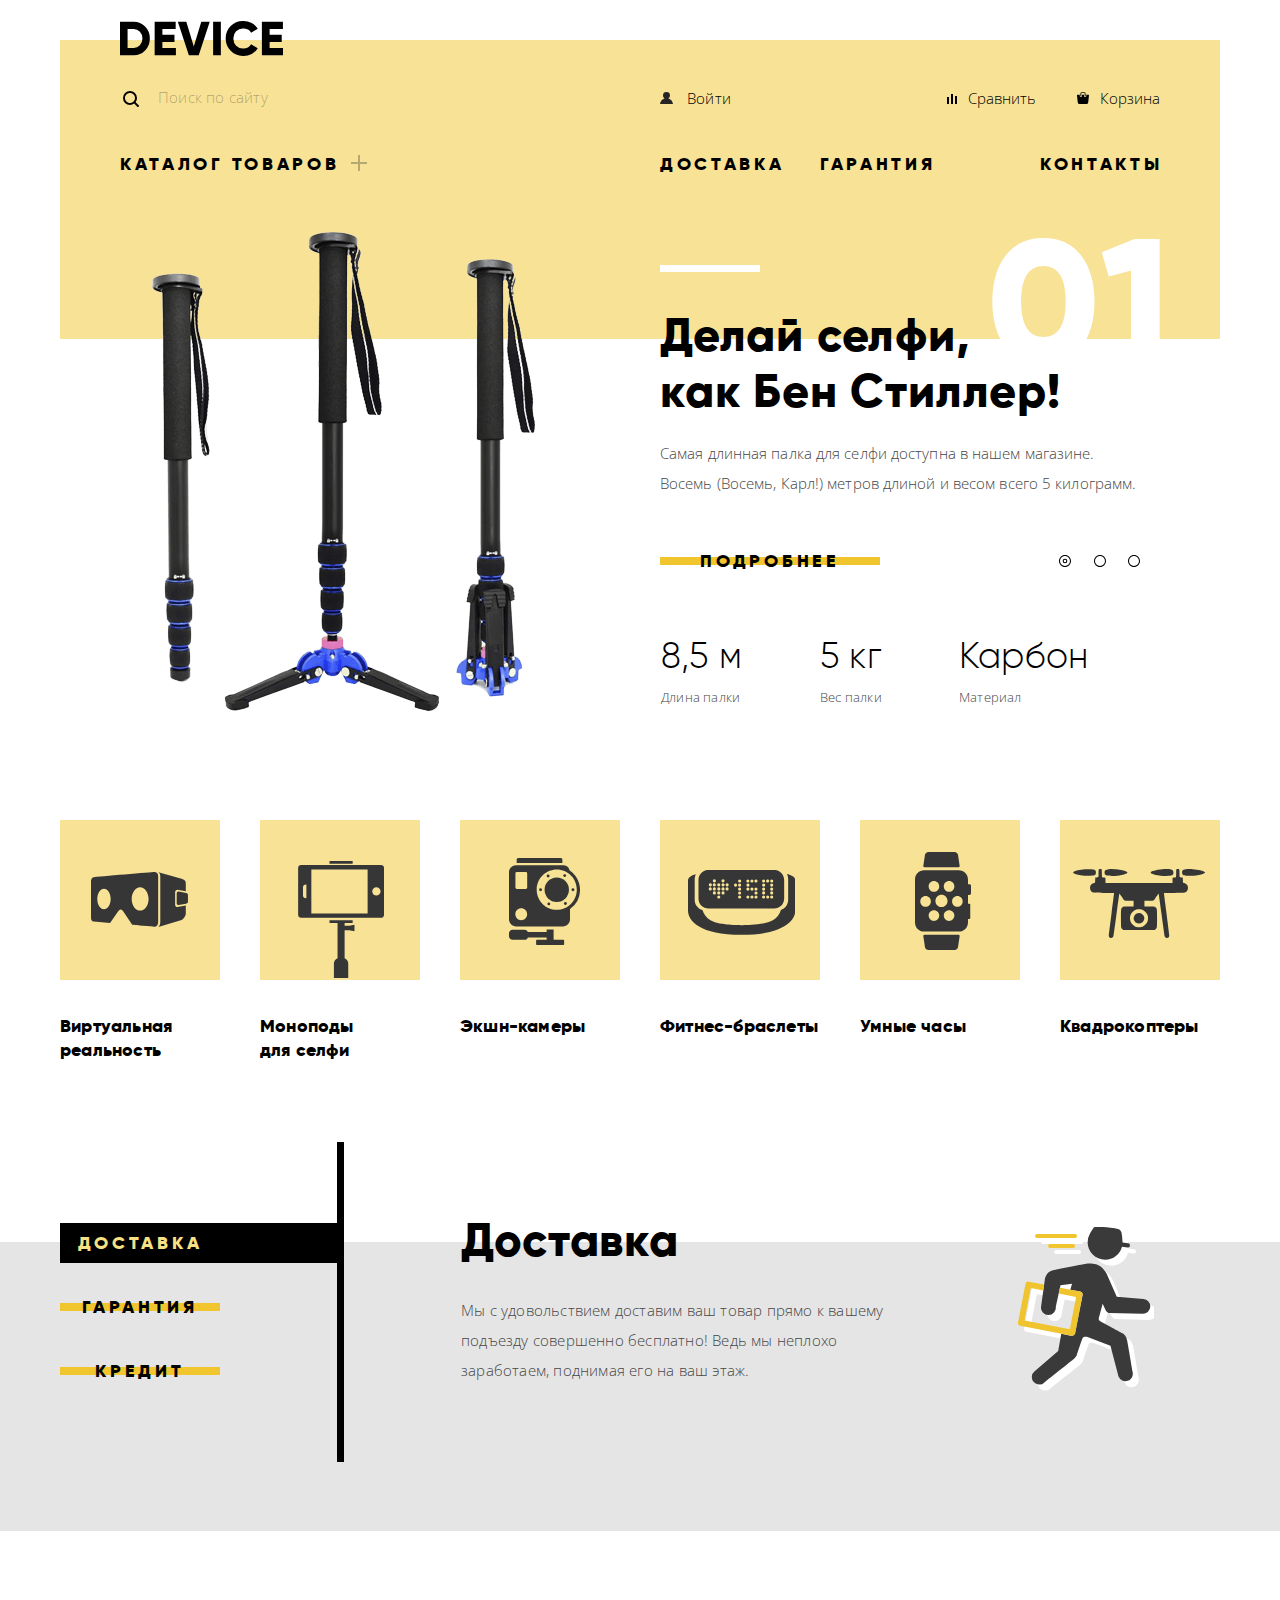
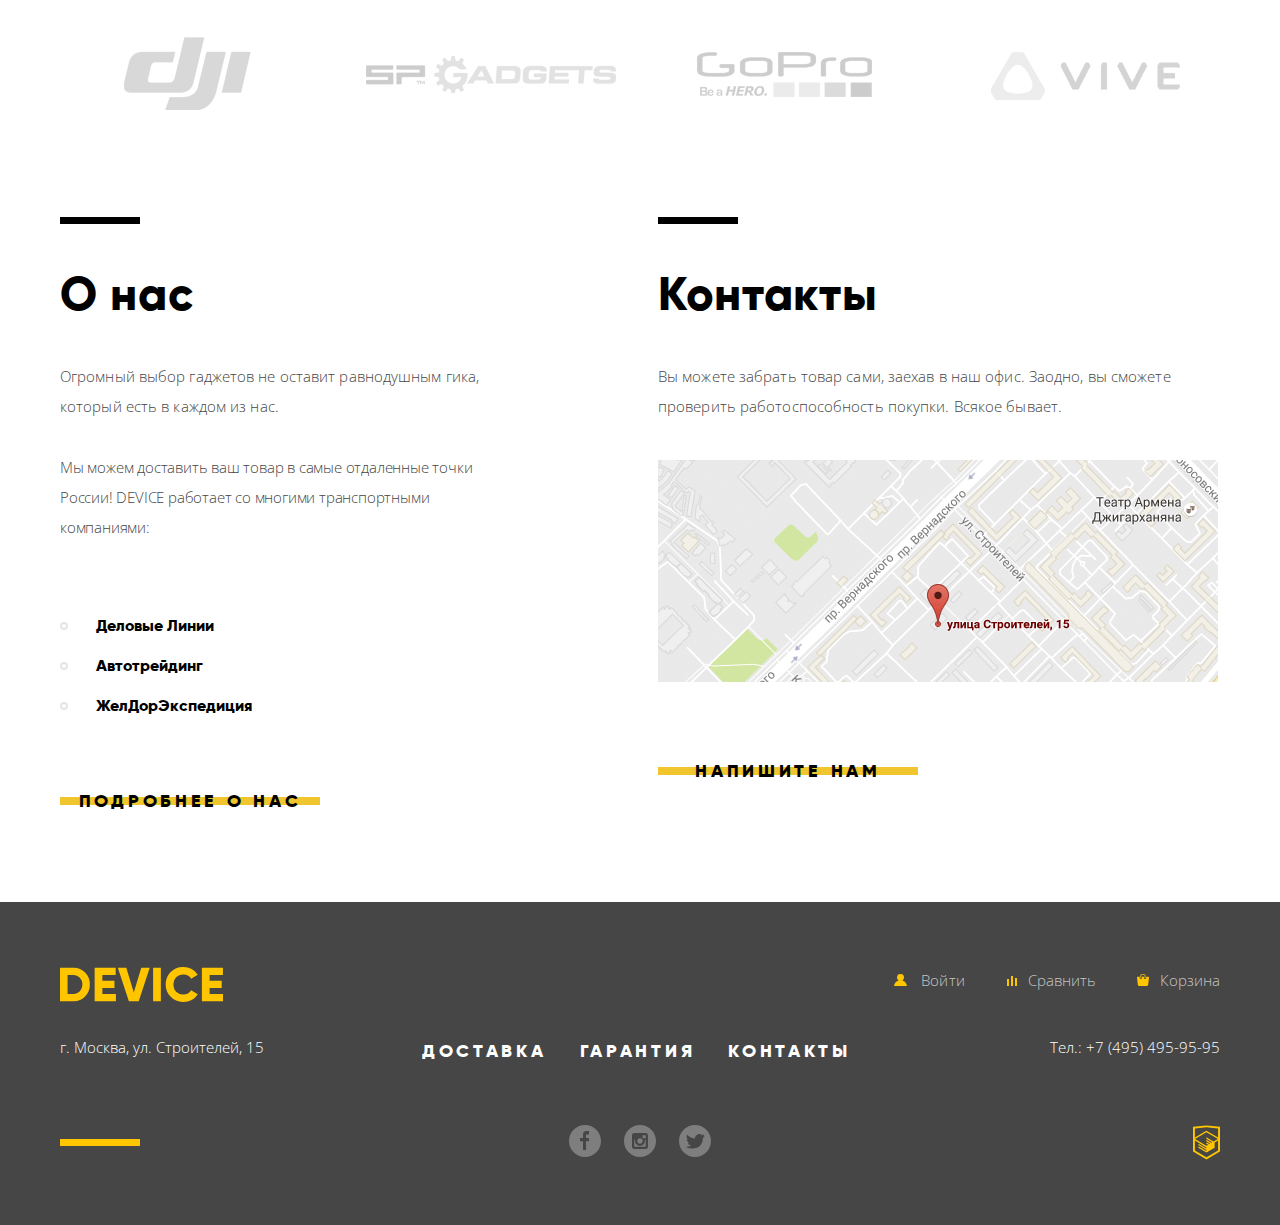
==== index.html @ 83c60c87 "Добавляет и подключает минифицированный script.js" ====
<!DOCTYPE html>
<html lang="ru">
  <head>
    <meta charset="utf-8">
    <title>HTML Academy: Девайс</title>
    <link href="https://fonts.googleapis.com/css?family=Open+Sans:300,400&display=swap&subset=cyrillic" rel="stylesheet">
    <link href="css/normalize.css" rel="stylesheet">
    <link href="css/style-min.css" rel="stylesheet">
  </head>
  <body>
    <header class="main-header container">
      <div class="background-wrapper">
        <nav class="main-index-navigation">
          <a class="header-logo header-logo-index">
            <img src="img/logo-device.svg" width="163" height="35" alt="Логотип интернет-магазина «Девайс»">
          </a>
        </nav>

        <div class="header-row header-first-row">
          <form class="site-search" action="https://echo.htmlacademy.ru" method="get">
            <input class="search-input" id="site-search-id" type="search" name="site-search" required>
            <label for="site-search-id">Поиск по сайту</label>
            <button class="search-button" type="submit" name="site-search-button"><span>Найти</span></button>
          </form>

          <div class="header-right-column">
            <div class="header-user-account">
              <a class="user-login" href="#">Войти</a>
            </div>
            <ul class="header-shoping-functions">
              <li class="compare-function-item"><a class="compare-link" href="#">Сравнить</a></li>
              <li class="shoping-function-item"><a class="cart-link" href="#">Корзина</a></li>
            </ul>
          </div>
        </div>

        <div class="header-row header-second-row">
          <nav class="main-site-navigation">
            <ul>
              <li class="header-catalog-menu"><a class="catalog-menu-link" href="#">Каталог товаров</a>
                <div class="products-navigation-wrapper">
                  <ul class="products-navigation">
                    <li><a href="#">Виртуальная реальность</a></li>
                    <li><a href="catalog.html">Моноподы для селфи</a></li>
                    <li><a href="#">Экшн-камеры</a></li>
                  </ul>
                  <ul class="products-navigation">
                    <li><a href="#">Фитнес-браслеты</a></li>
                    <li><a href="#">Умные часы</a></li>
                  </ul>
                  <ul class="products-navigation">
                    <li><a href="#">Квадрокоптеры</a></li>
                  </ul>
                </div>
              </li>
            </ul>
          </nav>

          <div class="header-right-column">
            <ul class="header-services">
              <li><a href="#">Доставка</a></li>
              <li><a href="#">Гарантия</a></li>
            </ul>

            <p class="header-contacts"><a href="#">Контакты</a></p>
          </div>
        </div>
      </div>
    </header>

    <main>
      <div class="container">
        <h1 class="visually-hidden">Интернет-магазин гаджетов «Девайс»</h1>

        <section class="promo-slider">
          <h2 class="visually-hidden">Презентация товаров</h2>
          <div class="promo-slider-controls">
            <button class="promo-slider-button promo-slider-button-current" type="button"><span class="visually-hidden">Первый слайд</span></button>
            <button class="promo-slider-button" type="button"><span class="visually-hidden">Второй слайд</span></button>
            <button class="promo-slider-button" type="button"><span class="visually-hidden">Третий слайд</span></button>
          </div>

          <ul class="promo-slides-list">
            <li class="promo-slides-item promo-slide-selfie promo-slides-item-show">
              <h3 class="visually-hidden">Палка для селфи</h3>
              <p class="promo-image promo-selfie-image">
                <img src="img/promoslider-selfie.png" width="384" height="486" alt="Фотография палки для селфи">
              </p>
              <div class="promo-slider-right-column">
                <p class="promo-slider-slogan">Делай селфи,<br> как Бен Стиллер!</p>
                <p class="promo-slider-info">Самая длинная палка для селфи доступна в нашем магазине. Восемь (Восемь, Карл!) метров длиной и весом всего 5 килограмм.</p>
                <div class="promo-right-column-wrapper">
                  <table class="promo-slider-table">
                    <tr class="parameters-row">
                      <td>Длина палки</td>
                      <td>Вес палки</td>
                      <td>Материал</td>
                    </tr>
                    <tr class="values-row">
                      <td>8,5 м</td>
                      <td>5 кг</td>
                      <td>Карбон</td>
                    </tr>
                  </table>
                  <a class="button promo-slide-info-button" href="#">Подробнее</a>
                </div>
              </div>
            </li>
            <li class="promo-slides-item promo-slide-fittracker">
              <h3 class="visually-hidden">Фитнес-браслет</h3>
              <p class="promo-image promo-fittracker-image">
                <img src="img/promoslider-fittracker.png" width="345" height="485" alt="Фотография фитнес-браслета">
              </p>
              <div class="promo-slider-right-column">
                <p class="promo-slider-slogan">Худеем<br> правильно!</p>
                <p class="promo-slider-info">Мотивирующие фитнес-браслеты помогут найти в себе силы не пропускать занятия и соблюдать диету.</p>
                <div class="promo-right-column-wrapper">
                  <table class="promo-slider-table">
                    <tr class="parameters-row">
                      <td>Без подзарядки</td>
                    </tr>
                    <tr class="values-row">
                      <td>48 часов</td>
                    </tr>
                  </table>
                  <a class="button promo-slide-info-button" href="#">Подробнее</a>
                </div>
              </div>
            </li>
            <li class="promo-slides-item promo-slide-quadcopter">
              <h3 class="visually-hidden">Квадрокоптер</h3>
              <p class="promo-image promo-quadcopter-image">
                <img src="img/promoslider-quadcopter.png" width="526" height="334" alt="Фотография квадрокоптера">
              </p>
              <div class="promo-slider-right-column">
                <p class="promo-slider-slogan">Порхает как бабочка, жалит как пчела!</p>
                <p class="promo-slider-info">Этот обычный, на первый взгляд, квадрокоптер оснащен мощным лазером, замаскированным под стандартную камеру.</p>
                <div class="promo-right-column-wrapper">
                  <table class="promo-slider-table">
                    <tr class="parameters-row">
                      <td>Дальность полета</td>
                      <td>Радиус поражения</td>
                    </tr>
                    <tr class="values-row">
                      <td>800 м</td>
                      <td>50 м</td>
                    </tr>
                  </table>
                  <a class="button promo-slide-info-button" href="#">Подробнее</a>
                </div>
              </div>
            </li>
          </ul>
        </section>

        <section class="categories-of-products">
          <h2 class="visually-hidden">Категории товаров</h2>
          <ul class="categories-list">
            <li class="categories-item categories-item-vr">
              <a href="#">Виртуальная реальность</a>
            </li>
            <li class="categories-item categories-item-selfie">
              <a href="catalog.html">Моноподы для селфи</a>
            </li>
            <li class="categories-item categories-item-actioncam">
              <a href="#">Экшн-камеры</a>
            </li>
            <li class="categories-item categories-item-fittracker">
              <a href="#">Фитнес-браслеты</a>
            </li>
            <li class="categories-item categories-item-smartwatch">
              <a href="#">Умные часы</a>
            </li>
            <li class="categories-item categories-item-quadcopter">
              <a href="#">Квадрокоптеры</a>
            </li>
          </ul>
        </section>
      </div>

      <section class="services-slider">
        <div class="container">
          <h2 class="visually-hidden">Сервисы</h2>
          <div class="services-slider-controls">
            <button class="button services-slider-button services-slider-button-current" type="button"><span>Доставка</span></button>
            <button class="button services-slider-button" type="button"><span>Гарантия</span></button>
            <button class="button services-slider-button" type="button"><span>Кредит</span></button>
          </div>

          <ul class="services-list">
            <li class="services-item services-item-delivery services-item-show">
              <h3 class="services-slider-heading">Доставка</h3>
              <p>Мы с удовольствием доставим ваш товар прямо к вашему подъезду совершенно бесплатно! Ведь мы неплохо заработаем, поднимая его на ваш этаж.</p>
            </li>
            <li class="services-item services-item-warranty">
              <h3 class="services-slider-heading">Гарантия</h3>
              <p>Если из-за возгорания купленного у нас товара у вас сгорит дом — не переживайте, мы выдадим вам новый.<br> Товар, не дом, конечно же.</p>
            </li>
            <li class="services-item services-item-credit">
              <h3 class="services-slider-heading">Кредит</h3>
              <p>Залезть в долговую яму стало проще! Кредитные консультанты подберут для вас наиболее выгодные условия кредита. Выгодные для нашего банка, разумеется.</p>
            </li>
          </ul>
        </div>
      </section>

      <div class="container">
        <section class="brands-of-products">
          <h2 class="visually-hidden">Бренды товаров</h2>
          <ul class="brands-list">
            <li class="brands-item brands-item-dji">
              <a href="#">
                <img src="img/brand-dji-grey.png" width="260" height="100" alt="Логотип бренда «DJI»">
              </a>
            </li>
            <li class="brands-item brands-item-spgadgets">
              <a href="#">
                <img src="img/brand-spgadgets-grey.png" width="260" height="100" alt="Логотип бренда «SP Gadgets»">
              </a>
            </li>
            <li class="brands-item brands-item-gopro">
              <a href="#">
                <img src="img/brand-gopro-grey.png" width="260" height="100" alt="Логотип бренда «GoPro»">
              </a>
            </li>
            <li class="brands-item brands-item-vive">
              <a href="#">
                <img src="img/brand-vive-grey.png" width="260" height="100" alt="Логотип бренда «VIVE»">
              </a>
            </li>
          </ul>
        </section>

        <div class="info-columns">
          <section class="about-us">
            <h2>О нас</h2>
            <p>Огромный выбор гаджетов не оставит равнодушным гика, который есть в каждом из нас.</p>
            <p class="second-paragraph">Мы можем доставить ваш товар в самые отдаленные точки России! DEVICE работает со многими транспортными компаниями:</p>
            <ul class="shipping-companies-list">
              <li>Деловые Линии</li>
              <li>Автотрейдинг</li>
              <li>ЖелДорЭкспедиция</li>
            </ul>
            <a class="button info-sections-button" href="#">Подробнее о нас</a>
          </section>

          <section class="contacts">
            <h2>Контакты</h2>
            <p>Вы можете забрать товар сами, заехав в наш офис. Заодно, вы сможете проверить работоспособность покупки. Всякое бывает.</p>
            <a class="map-link" href="map.html">
              <img src="img/map.png" width="560" height="222" alt="Офис интернет-магазина «DEVICE» находится по адресу: г. Москва, ул. Строителей, 15">
            </a>
            <a class="button info-sections-button write-us-link" href="write-us.html">Напишите нам</a>
          </section>
        </div>
      </div>
    </main>

    <footer class="main-footer">
      <div class="container">
        <div class="footer-row footer-first-row">
          <a class="footer-logo footer-logo-index">
            <img src="img/logo-device-orange.svg" width="163" height="35" alt="Логотип интернет-магазина «Девайс»">
          </a>

          <div class="footer-first-row-right-column">
            <div class="footer-user-account">
              <a class="user-login" href="#">Войти</a>
            </div>
            <ul class="footer-shoping-functions">
              <li class="compare-function-item">
                <a class="compare-link" href="#">Сравнить</a>
              </li>
              <li class="shoping-function-item">
                <a class="cart-link" href="#">Корзина</a>
              </li>
            </ul>
          </div>
        </div>

        <div class="footer-row footer-second-row">
          <div class="footer-adress">
            <p>г. Москва, ул. Строителей, 15</p>
          </div>

          <ul class="footer-info-menu">
            <li><a href="#">Доставка</a></li>
            <li><a href="#">Гарантия</a></li>
            <li><a href="#">Контакты</a></li>
          </ul>

          <div class="footer-communication">
            <a class="footer-phone-number" href="tel:+74954959595">Тел.: +7 (495) 495-95-95</a>
          </div>
        </div>

        <div class="footer-row footer-third-row">
          <ul class="footer-social">
            <li>
              <a class="social-button social-button-fb" href="#">
                <span class="visually-hidden">Фейсбук</span>
              </a>
            </li>
            <li>
              <a class="social-button social-button-inst" href="#">
                <span class="visually-hidden">Инстаграм</span>
              </a>
            </li>
            <li>
              <a class="social-button social-button-tw" href="#">
                <span class="visually-hidden">Твиттер</span>
              </a>
            </li>
          </ul>

          <a class="footer-copyright" href="https://htmlacademy.ru/intensive/htmlcss">
            <img src="img/logo-htmlacademy.svg" width="27" height="35" alt="Логотип «HTML Academy»">
          </a>
        </div>
      </div>
    </footer>

    <section class="modal modal-write-us">
      <h2 class="visually-hidden">Наишите нам</h2>
      <form class="write-us-form" action="https://echo.htmlacademy.ru" method="post">
        <div class="write-us-form-wrapper">
          <p class="user-info">
            <label for="username-id">Ваше имя:</label>
            <input id="username-id" class="write-us-input" type="text" name="username" placeholder="Имя Фамилия" required>
          </p>
          <p class="user-info">
            <label for="user-email-id">Ваш e-mail:</label>
            <input id="user-email-id" class="write-us-input" type="text" name="user-email" placeholder="email@example.com" required>
          </p>
        </div>
        <p class="textarea-wrapper">
          <label for="text-letter-id">Текст письма:</label>
          <textarea id="text-letter-id" class="write-us-textarea" name="text-letter" rows="6" placeholder="В свободной форме" required></textarea>
        </p>
        <button class="button write-us-button" type="submit" name="write-us-button" formnovalidate><span>Отправить</span></button>
      </form>
      <button class="modal-close" type="button"><span class="visually-hidden">Закрыть</span></button>
    </section>

    <section class="modal modal-map">
      <h2 class="visually-hidden">Наше местонахождение</h2>
      <!-- <iframe src="https://yandex.ru/map-widget/v1/-/CGw2Z4lo" width="960" height="560" allowfullscreen="true"></iframe> -->
      <iframe src="https://www.google.com/maps/embed?pb=!1m18!1m12!1m3!1d2249.1125488779994!2d37.527429316223134!3d55.68703098053578!2m3!1f0!2f0!3f0!3m2!1i1024!2i768!4f13.1!3m3!1m2!1s0x46b54cf65f5c8955%3A0x694710ccd55501e!2z0YPQuy4g0KHRgtGA0L7QuNGC0LXQu9C10LksIDE1LCDQnNC-0YHQutCy0LAsIDExOTMxMQ!5e0!3m2!1sru!2sru!4v1571155072621!5m2!1sru!2sru" width="960" height="560" allowfullscreen=""></iframe>
      <button class="modal-close" type="button"><span class="visually-hidden">Закрыть</span></button>
    </section>

    <script src="js/script-min.js"></script>
  </body>
</html>
---- css/style-min.css ----
@-webkit-keyframes autofill-search{to{color:inherit;background-color:#f7e296}}@-webkit-keyframes modal-open{0%{-webkit-transform:translateY(-2000px);transform:translateY(-2000px)}70%{-webkit-transform:translateY(30px);transform:translateY(30px)}90%{-webkit-transform:translateY(-10px);transform:translateY(-10px)}to{-webkit-transform:translateY(0);transform:translateY(0)}}@keyframes modal-open{0%{-webkit-transform:translateY(-2000px);transform:translateY(-2000px)}70%{-webkit-transform:translateY(30px);transform:translateY(30px)}90%{-webkit-transform:translateY(-10px);transform:translateY(-10px)}to{-webkit-transform:translateY(0);transform:translateY(0)}}@-webkit-keyframes modal-error{0%,to{-webkit-transform:translateX(0);transform:translateX(0)}10%,30%,50%,70%,90%{-webkit-transform:translateX(-10px);transform:translateX(-10px)}20%,40%,60%,80%{-webkit-transform:translateX(10px);transform:translateX(10px)}}@keyframes modal-error{0%,to{-webkit-transform:translateX(0);transform:translateX(0)}10%,30%,50%,70%,90%{-webkit-transform:translateX(-10px);transform:translateX(-10px)}20%,40%,60%,80%{-webkit-transform:translateX(10px);transform:translateX(10px)}}@-webkit-keyframes autofill-write{to{color:inherit;background-color:#fff}}@font-face{font-family:"Gilory";font-style:normal;font-weight:300;src:local("Gilory"),url(../fonts/gilroylight.woff2) format("woff2"),url(../fonts/gilroylight.woff) format("woff")}@font-face{font-family:"Gilory";font-style:normal;font-weight:800;src:local("Gilory"),url(../fonts/gilroyextrabold.woff2) format("woff2"),url(../fonts/gilroyextrabold.woff) format("woff")}body{min-width:1200px;margin:0;padding:0;font-family:"Open Sans",Arial,sans-serif;font-size:15px;line-height:30px;font-weight:300;color:#000;background-color:#fff}.container{width:1160px;margin:0 auto;padding:0 20px}a{text-decoration:none}img{max-width:100%;height:auto}.visually-hidden:not(:focus):not(:active),input[type=checkbox].visually-hidden,input[type=radio].visually-hidden{position:absolute;width:1px;height:1px;margin:-1px;border:0;padding:0;white-space:nowrap;-webkit-clip-path:inset(100%);clip-path:inset(100%);clip:rect(0 0 0 0);overflow:hidden}.button{display:inline-block;min-height:40px;padding:0;font-family:"Gilory",Arial,sans-serif;font-size:18px;line-height:24px;font-weight:800;color:#000;text-align:center;vertical-align:middle;text-transform:uppercase;letter-spacing:3.7px;background-color:transparent;background-image:-o-linear-gradient(transparent 16px,#f0c52e 16px,#f0c52e 24px,transparent 24px);background-image:linear-gradient(transparent 16px,#f0c52e 16px,#f0c52e 24px,transparent 24px);border:0;outline:0;cursor:pointer}.button>span,.search-button>span{position:relative;top:0;left:0}.button:focus,.button:hover,.categories-item a:active::before,.categories-item a:focus::before,.categories-item a:hover::before{background-color:#f0c52e}.button:active{color:rgba(0,0,0,.3)}.main-header{margin-top:21px}.main-header ul,main ul{margin:0;padding:0;list-style:none}.catalog h3,.main-header p{margin:0}.main-header a,.search-button{font:inherit;color:#000}.main-header a:focus,.main-header a:hover{color:rgba(0,0,0,.6)}.main-header a:active{color:rgba(0,0,0,.3)}.main-header .background-wrapper{background-color:#f7e296;background-image:-o-linear-gradient(#fff 19px,#f7e296 19px);background-image:linear-gradient(#fff 19px,#f7e296 19px)}.main-index-navigation{margin-bottom:19px}.main-header .header-logo{display:block;width:163px;height:35px;margin-left:60px}.header-logo img{width:163px;height:35px}.main-header .header-logo:focus,.main-header .header-logo:hover{opacity:.6}.header-logo img:active,.main-header .header-logo:active{opacity:.3}.main-header .header-logo-index:hover{opacity:1}.header-row{display:-webkit-box;display:-ms-flexbox;display:flex;-ms-flex-wrap:wrap;flex-wrap:wrap;-webkit-box-pack:justify;-ms-flex-pack:justify;justify-content:space-between;margin-right:60px;margin-left:60px}.header-first-row{margin-bottom:26px}.header-right-column,.site-search{display:-webkit-box;display:-ms-flexbox;display:flex}.header-right-column{-ms-flex-wrap:wrap;flex-wrap:wrap;-webkit-box-pack:justify;-ms-flex-pack:justify;justify-content:space-between;width:500px}.header-first-row .header-right-column{margin-top:8px}.site-search{position:relative;height:48px}.search-input{-webkit-box-sizing:border-box;box-sizing:border-box;padding-left:38px;padding-right:38px;width:356px;color:#000;background-color:#f7e296;border:0;border-bottom:2px solid transparent}.site-search::before{content:"";position:absolute;top:16px;left:3px;z-index:2;width:16px;height:16px;background-image:url(../img/icon-general-search.svg)}.search-input:invalid{-webkit-box-shadow:none;box-shadow:none;outline:0}.search-input::-webkit-search-cancel-button{display:none}.search-input::-ms-clear{width:0;height:0}.search-input:-webkit-autofill{-webkit-animation-name:autofill-search;-webkit-animation-fill-mode:both}.search-input[value=""]+label,.site-search label{position:absolute;top:7px;left:38px;color:rgba(0,0,0,.3);letter-spacing:.2px;pointer-events:none}.search-input:hover+label{color:rgba(0,0,0,.6)}.search-input:focus{color:#000;border-bottom:2px solid #000;outline:0}.search-input:focus+label,.search-input:valid+label{color:transparent}.search-button{display:none;padding:0 19px;text-align:center;vertical-align:middle;background-color:#f7e296;border:2px solid #000;cursor:pointer;outline:0}.search-button:focus,.search-button:hover{color:#fff;background-color:#000}.search-button:active{color:rgba(255,255,255,.3)}.search-button:active,.search-input:focus~.search-button{display:block}.search-button::before{content:"";position:absolute;bottom:0;left:0;z-index:1;display:none;width:356px;height:48px}.search-input:invalid~.search-button:active::before{display:block;background-color:#f7e296}.search-button:active::before{display:block;border-bottom:2px solid #000}.header-user-account{display:-webkit-box;display:-ms-flexbox;display:flex;-ms-flex-wrap:wrap;flex-wrap:wrap;width:260px}.header-user-account a:nth-child(2n-1){margin-right:20px;padding-left:27px;letter-spacing:.2px}.user-login,.user-profile{position:relative;display:block;margin-right:20px;padding-left:27px;letter-spacing:.2px}.user-login::before,.user-profile::before{content:"";position:absolute;top:9px;left:0;width:13px;height:12px;background-image:url(../img/icon-general-user.svg);background-repeat:no-repeat;background-position:0 0}.user-login:focus::before,.user-login:hover::before,.user-profile:focus::before,.user-profile:hover::before{opacity:.6}.user-login:active::before,.user-profile:active::before{opacity:.3}.categories-item a:active,.header-user-account .user-logout{color:rgba(0,0,0,.3)}.header-user-account .user-logout:focus,.header-user-account .user-logout:hover{color:#000}.header-user-account .user-logout:active{color:rgba(0,0,0,.5)}.header-shoping-functions{display:-webkit-box;display:-ms-flexbox;display:flex;-webkit-box-pack:justify;-ms-flex-pack:justify;justify-content:space-between;-ms-flex-wrap:wrap;flex-wrap:wrap;width:220px}.header-shoping-functions li:nth-child(2n){margin-right:0}.compare-function-item{margin-right:31px}.compare-function-item a,.shoping-function-item a{position:relative;display:block;padding-left:28px}.compare-link::before{content:"";position:absolute;top:11px;left:7px;width:10px;height:10px;background-image:url(../img/icon-general-compare.svg);background-repeat:no-repeat;background-position:0 0}.compare-link:focus::before,.compare-link:hover::before{opacity:.6}.compare-link:active::before{opacity:.3}.cart-link::before{content:"";position:absolute;top:9px;left:5px;width:12px;height:12px;background-image:url(../img/icon-general-cart.svg);background-repeat:no-repeat;background-position:0 0}.cart-link:focus::before,.cart-link:hover::before{opacity:.6}.cart-link:active::before,.categories-item-actioncam a:active::after,.categories-item-fittracker a:active::after,.categories-item-quadcopter a:active::after,.categories-item-selfie a:active::after,.categories-item-smartwatch a:active::after,.categories-item-vr a:active::after{opacity:.3}.header-second-row{padding-bottom:52px}.main-site-navigation{width:500px;margin-top:3px;margin-right:40px}.main-site-navigation ul{-ms-flex-wrap:wrap;flex-wrap:wrap}.header-catalog-menu{position:relative}.header-catalog-menu:hover .products-navigation-wrapper,.main-site-navigation ul{display:-webkit-box;display:-ms-flexbox;display:flex}.header-catalog-menu>a,.header-contacts a,.header-services a{font-family:"Gilory",Arial,sans-serif;font-size:18px;line-height:24px;font-weight:800;letter-spacing:3.7px;text-transform:uppercase}.catalog-menu-link{display:block;width:225px;padding-right:25px}.catalog-menu-link::after{content:"";position:absolute;top:3px;right:3px;width:16px;height:16px;background-image:url(../img/icon-general-plus.svg);background-repeat:no-repeat;background-position:0 0;opacity:.3}.header-catalog-menu .current-page,.header-catalog-menu .current-page:hover{color:rgba(0,0,0,.3);cursor:default}.products-navigation-wrapper{position:absolute;top:20px;left:-60px;z-index:2;display:none;-ms-flex-wrap:wrap;flex-wrap:wrap;-webkit-box-align:start;-ms-flex-align:start;align-items:flex-start;width:1040px;min-height:100px;padding:30px 60px 12px;background-color:#f7e296}.header-catalog-menu .products-navigation{width:200px;margin-bottom:20px}.products-navigation:first-child{margin-right:40px}.products-navigation li{margin-bottom:5px}.products-navigation a{display:block}.header-second-row .header-right-column{margin-top:3px}.header-contacts,.header-second-row .header-services{display:-webkit-box;display:-ms-flexbox;display:flex;-ms-flex-wrap:wrap;flex-wrap:wrap}.header-second-row .header-services{width:360px;margin-right:20px}.header-services a{display:block;width:140px;margin-right:20px}.header-contacts{width:120px}.header-contacts a{display:block}.promo-slider-table .parameters-row,main p{margin:0;color:#464646;letter-spacing:.2px}.promo-slider{position:relative;min-height:520px;margin-bottom:72px;background-color:#f7e296;background-image:-o-linear-gradient(#f7e296 111px,#fff 111px);background-image:linear-gradient(#f7e296 111px,#fff 111px)}.promo-slider-controls{position:absolute;top:327px;right:80px;z-index:1;display:-webkit-box;display:-ms-flexbox;display:flex;-webkit-box-pack:justify;-ms-flex-pack:justify;justify-content:space-between;width:81px}.promo-slider-button,.promo-slider-button-current{width:12px;height:12px;background-color:transparent;background-image:url(../img/icon-promoslider-button-off.svg);background-repeat:no-repeat;background-position:0 0;border:0;cursor:pointer}.promo-slider-button-current{background-image:url(../img/icon-promoslider-button-on.svg)}.promo-slides-item{position:relative;display:none;-webkit-box-pack:justify;-ms-flex-pack:justify;justify-content:space-between}.promo-slides-item-show{display:-webkit-box;display:-ms-flexbox;display:flex}.promo-slides-item::before{content:"";position:absolute;top:37px;right:460px;width:100px;height:7px;background-color:#fff}.promo-slides-item::after{content:"";position:absolute;top:60px;right:45px;font-family:"Gilory",Arial,sans-serif;font-size:179.2px;font-weight:800;color:#fff;letter-spacing:3.5px}.promo-slide-selfie::after{content:"01"}.promo-slide-fittracker::after{content:"02"}.promo-slide-quadcopter::after{content:"03"}.promo-image{-webkit-box-sizing:border-box;box-sizing:border-box;width:50%;text-align:center}.promo-selfie-image{padding-right:15px}.promo-selfie-image img{width:384px;height:486px}.promo-fittracker-image{padding-right:2px;padding-top:12px}.promo-fittracker-image img{width:345px;height:485px}.promo-quadcopter-image{padding-left:8px;padding-top:65px}.promo-quadcopter-image img{width:526px;height:334px}.promo-slider-right-column{-webkit-box-sizing:border-box;box-sizing:border-box;width:50%;padding-left:20px}.about-us h2,.categories-list a,.contacts h2,.promo-slider-slogan,.services-slider-heading,.shipping-companies-list{font-family:"Gilory",Arial,sans-serif;font-weight:800;color:#000}.promo-slider-table .values-row{font-family:"Gilory",Arial,sans-serif;color:#000}.promo-slider-slogan{position:relative;z-index:1;margin-top:79px;margin-bottom:19px;font-size:47px;line-height:56px;letter-spacing:.8px}.promo-slider-info{width:480px;margin-bottom:43px;letter-spacing:.1px}.promo-slide-fittracker .promo-slider-info,.promo-slide-quadcopter .promo-slider-info{width:455px}.promo-right-column-wrapper,.promo-slider-table tbody{display:-webkit-box;display:-ms-flexbox;display:flex;-webkit-box-orient:vertical;-webkit-box-direction:reverse;-ms-flex-direction:column-reverse;flex-direction:column-reverse}.promo-slider-table{border-collapse:collapse}.promo-slider-table td{width:157px}.promo-slider-table td:nth-child(2){width:137px}.promo-slider-table .parameters-row{font-size:13px;line-height:20px}.promo-slider-table .values-row{margin-bottom:5px;font-size:36px;line-height:48px;font-weight:300;letter-spacing:.2px}.promo-slide-info-button{width:220px;margin-bottom:50px;line-height:40px}.categories-of-products{margin-bottom:60px}.categories-list{display:-webkit-box;display:-ms-flexbox;display:flex;-webkit-box-pack:center;-ms-flex-pack:center;justify-content:center;-ms-flex-wrap:wrap;flex-wrap:wrap}.categories-item{position:relative;width:160px;margin-right:40px;margin-bottom:20px}.categories-item-quadcopter{margin-right:0}.categories-item a{display:block;font-size:18px;line-height:24px;letter-spacing:.2px}.categories-item-selfie a{width:125px;padding-right:35px}.categories-item a::before{content:"";display:block;width:160px;height:160px;margin-bottom:34px;background-color:rgba(240,197,46,.5)}.categories-item-actioncam a::after,.categories-item-selfie a::after,.categories-item-vr a::after{content:"";position:absolute;top:52px;left:31px;width:97px;height:55px;background-image:url(../img/icon-catolog-vr.svg);background-repeat:no-repeat;background-position:0 0}.categories-item-actioncam a::after,.categories-item-selfie a::after{top:41px;left:38px;width:86px;height:117px;background-image:url(../img/icon-catolog-selfie.svg)}.categories-item-actioncam a::after{top:38px;left:49px;width:71px;height:87px;background-image:url(../img/icon-catolog-actioncam.svg)}.categories-item-fittracker a::after,.categories-item-quadcopter a::after,.categories-item-smartwatch a::after{content:"";position:absolute;top:50px;left:28px;width:107px;height:65px;background-image:url(../img/icon-catalog-fittracker.svg);background-repeat:no-repeat;background-position:0 0}.categories-item-quadcopter a::after,.categories-item-smartwatch a::after{top:32px;left:55px;width:56px;height:98px;background-image:url(../img/icon-catolog-smartwatch.svg)}.categories-item-quadcopter a::after{top:49px;left:13px;width:132px;height:69px;background-image:url(../img/icon-catolog-quadcopter.svg)}.services-slider{margin-bottom:94px;padding-bottom:69px;background-color:#e5e5e5;background-image:-o-linear-gradient(#fff 100px,#e5e5e5 100px);background-image:linear-gradient(#fff 100px,#e5e5e5 100px)}.services-slider .container{display:-webkit-box;display:-ms-flexbox;display:flex}.services-slider-controls{width:277px;min-height:239px;padding-top:81px;border-right:7px solid #000}.services-slider-button{width:160px;margin-bottom:24px}.services-slider-button-current,.services-slider-button-current:hover,.services-slider-button:active{color:#f7e184;background-image:-webkit-gradient(linear,left top,left bottom,from(#000),to(#000));background-image:-o-linear-gradient(#000 0%,#000 100%);background-image:linear-gradient(#000 0%,#000 100%)}.services-slider-button-current,.services-slider-button-current:hover{width:277px;text-align:left;cursor:default}.services-slider-button-current span{display:inline-block;width:160px;line-height:40px;text-align:center;vertical-align:middle;background-color:#000}.services-list{padding-top:74px;padding-left:117px}.services-item{position:relative;display:none;padding-right:300px}.services-item-show{display:list-item}.services-item p{width:460px}.services-item-credit p{width:435px}.services-item-credit{padding-right:325px}.services-item-credit::after,.services-item-delivery::after,.services-item-warranty::after{content:"";position:absolute;top:11px;right:67px;width:136px;height:164px;background-image:url(../img/icon-serviceslider-delivery.svg);background-repeat:no-repeat;background-position:0 0}.services-item-credit::after,.services-item-warranty::after{top:-13px;right:47px;width:171px;height:195px;background-image:url(../img/icon-serviceslider-warranty.svg)}.services-item-credit::after{right:71px;width:156px;height:188px;background-image:url(../img/icon-serviceslider-credit.svg)}.about-us h2,.contacts h2,.services-slider-heading{margin:0;font-size:47px;line-height:48px;letter-spacing:.7px}.services-slider-heading{margin-bottom:31px}.brands-of-products{margin-bottom:83px}.brands-list{display:-webkit-box;display:-ms-flexbox;display:flex;-webkit-box-pack:center;-ms-flex-pack:center;justify-content:center;-ms-flex-wrap:wrap;flex-wrap:wrap}.brands-item{margin-right:40px}.brands-item img{width:260px;height:100px}.brands-item:nth-child(4n){margin-right:0}.brands-item a:active,.brands-item a:focus,.brands-item a:hover{display:block;background-color:transparent;background-position:0 0;background-repeat:no-repeat}.brands-item img:active,.brands-item img:focus,.brands-item img:hover{opacity:0}.brands-item-dji a:active,.brands-item-dji a:focus,.brands-item-dji a:hover{background-image:url(../img/brand-dji-color.png)}.brands-item-spgadgets a:active,.brands-item-spgadgets a:focus,.brands-item-spgadgets a:hover{background-image:url(../img/brand-spgadgets-color.png)}.brands-item-gopro a:active,.brands-item-gopro a:focus,.brands-item-gopro a:hover{background-image:url(../img/brand-gopro-color.png)}.brands-item-vive a:active,.brands-item-vive a:focus,.brands-item-vive a:hover{background-image:url(../img/brand-vive-color.png)}.brands-item a:active{opacity:.3}.info-columns{display:-webkit-box;display:-ms-flexbox;display:flex;-ms-flex-wrap:wrap;flex-wrap:wrap;margin-bottom:81px}.about-us,.contacts{position:relative;width:560px;padding-top:53px}.about-us::before,.contacts::before{content:"";position:absolute;top:0;left:0;width:80px;height:7px;background-color:#000}.about-us h2,.contacts h2{margin-bottom:43px}.about-us{margin-right:38px}.about-us p{width:460px;margin-bottom:31px;letter-spacing:.1px}.about-us .second-paragraph{margin-bottom:64px;letter-spacing:-.2px}.shipping-companies-list{margin-bottom:55px;font-size:16px;line-height:40px}.shipping-companies-list li{position:relative;padding-left:36px}.shipping-companies-list li::before{content:"";position:absolute;top:16px;left:0;width:4px;height:4px;border:2px solid #e5e5e5;border-radius:50%}.contacts p{margin-bottom:39px;letter-spacing:.1px}.contacts .map-link{display:block;margin-bottom:69px}.contacts .map-link,.map-link img{width:560px;height:222px}.info-sections-button{width:260px;line-height:40px}.filters h2,.filters-form legend,.page-title,.sort h2{font-family:"Gilory",Arial,sans-serif;font-weight:800;color:#000}.range-filter-price input,.range-filter-price label{font-family:"Gilory",Arial,sans-serif;color:#000}.catalog-item-price,.pagination{font-family:"Gilory",Arial,sans-serif}.pagination{font-weight:800;color:#000}.page-title{margin-top:35px;margin-left:60px;margin-bottom:23px;font-size:47px;line-height:48px;letter-spacing:.7px}.breadcrumbs{display:-webkit-box;display:-ms-flexbox;display:flex;-ms-flex-wrap:wrap;flex-wrap:wrap;margin-left:60px;margin-bottom:48px}.breadcrumbs li{position:relative;margin-right:37px;font-size:14px;line-height:24px;letter-spacing:.2px}.breadcrumbs li:last-child{margin-right:0}.breadcrumbs li::after{content:"";position:absolute;top:10px;right:-19px;width:4px;height:7px;background-image:url(../img/icon-breadcrumbs-arrow.svg);background-repeat:no-repeat;background-position:0 0}.breadcrumbs-current::after{display:none}.breadcrumbs a,.breadcrumbs-current{color:rgba(0,0,0,.3)}.breadcrumbs a:focus,.breadcrumbs a:hover{color:rgba(0,0,0,.6)}.breadcrumbs a:active{color:rgba(0,0,0,.1)}.breadcrumbs-current{cursor:default}.catalog-background-wrapper{background-color:#000;background-image:-o-linear-gradient(#dcdcdc 69px,#eee 69px),-o-linear-gradient(#eee 69px,#fff 69px);background-image:linear-gradient(#dcdcdc 69px,#eee 69px),linear-gradient(#eee 69px,#fff 69px);background-repeat:no-repeat,no-repeat;background-size:70% 100%,100% 100%}.catalog-columns-wrapper{display:-webkit-box;display:-ms-flexbox;display:flex}.filters,.pagination,.sort{background-color:#eee}.filters h2,.sort h2{min-height:48px;margin:0;font-size:16px;line-height:24px;text-transform:uppercase;letter-spacing:3.7px}.filters h2{width:268px;margin-bottom:69px;padding-top:21px;padding-left:60px;background-color:#dcdcdc}.filters-form{position:relative;padding-top:12px}.filters-form fieldset{position:relative;margin:0 0 10px;padding:0 0 35px;border:0}.filters-form .color-filter::after,.filters-form .price-filter::after,.filters-form::before{content:"";position:absolute;left:59px;width:200px;height:2px;background-color:#000}.filters-form::before{top:0}.filters-form .color-filter::after,.filters-form .price-filter::after{bottom:0}.filters-form legend{font-size:18px;line-height:24px;letter-spacing:.2px}.filters-form label{font-size:14px;line-height:40px;letter-spacing:.2px;cursor:pointer}.filters-form input:disabled+label{color:#a6a6a6;cursor:default}.filters-form .price-filter{padding-left:54px}.price-filter legend{margin-left:5px;margin-bottom:25px}.range-filter-controls{position:relative;width:200px;padding:10px 6px}.range-filter-controls .scale{height:2px;background-color:#dbdbdb}.range-filter-controls .bar{width:60%;height:2px;background-color:#91c92f}.range-filter-controls .toggle{position:absolute;top:0;left:0;width:20px;height:23px;background-image:url(../img/icon-filter-slider.svg);background-repeat:no-repeat;background-position:0 0;cursor:pointer}.range-filter-controls .toggle-min{top:0;left:113px}.range-filter-price,.range-filter-price label{display:-webkit-box;display:-ms-flexbox;display:flex}.range-filter-price{width:200px;margin-left:5px}.range-filter-price input,.range-filter-price label{font-size:14px;line-height:24px;font-weight:300;color:rgba(0,0,0,.2)}.range-filter-price label{width:90px;cursor:default}.range-filter-price input{-webkit-box-sizing:border-box;box-sizing:border-box;width:65px;height:24px;margin-left:3px;background-color:#eee;border:0}.filters-form .bluetooth-filter,.filters-form .color-filter{padding-left:59px}.bluetooth-filter legend,.color-filter legend{margin-bottom:17px}.bluetooth-filter label,.color-filter label{display:block;padding-left:38px}.bluetooth-filter li,.color-filter li{position:relative}.filter-input-checkbox+label::before{content:"";position:absolute;top:9px;left:0;width:23px;height:23px;background-image:url(../img/icon-filter-checkbox-off.svg);background-repeat:no-repeat;background-position:0 0}.filter-input-checkbox:checked+label::before{width:27px;background-image:url(../img/icon-filter-checkbox-on.svg)}.filter-input-checkbox:focus+label::before,.filter-input-checkbox:hover+label::before{opacity:.6}.filter-input-checkbox:active+label::before{width:27px;background-image:url(../img/icon-filter-checkbox-on.svg);opacity:1}.filter-input-checkbox:checked:active+label::before{background-image:url(../img/icon-filter-checkbox-off.svg)}.filter-input-checkbox:disabled+label::before{opacity:.25;cursor:default}.filter-input-checkbox:checked:disabled+label::before{width:27px;background-image:url(../img/icon-filter-checkbox-on.svg)}.filters-form .bluetooth-filter{padding-bottom:0;margin-bottom:31px}.filter-input-radio+label::before{content:"";position:absolute;top:7px;left:0;width:25px;height:25px;background-image:url(../img/icon-filter-radio-off.svg);background-repeat:no-repeat;background-position:0 0}.filter-input-radio:checked+label::before{background-image:url(../img/icon-filter-radio-on.svg)}.filter-input-radio:focus+label::before,.filter-input-radio:hover+label::before{opacity:.6}.filter-input-radio:active+label::before{background-image:url(../img/icon-filter-radio-on.svg);opacity:1}.filter-input-radio:checked:active+label::before{background-image:url(../img/icon-filter-radio-off.svg)}.filter-input-radio:disabled+label::before{background-image:url(../img/icon-filter-radio-off.svg);opacity:.25;cursor:default}.filter-input-radio:checked:disabled+label::before{background-image:url(../img/icon-filter-radio-on.svg)}.filters-button{width:200px;margin-left:59px}.sort{padding-top:21px}.sort h2{margin-right:50px;padding-left:73px}.sort,.sort-type-list{display:-webkit-box;display:-ms-flexbox;display:flex}.sort-rank-list,.sort-type-list{-ms-flex-wrap:wrap;flex-wrap:wrap}.sort-type-list{width:500px;margin-right:20px}.sort-type-list li{margin-right:29px}.sort-type-list a{display:block;margin-top:2px;font-size:14px;line-height:18px;font-weight:400;letter-spacing:0;color:rgba(0,0,0,.3)}.sort-type-list a:focus,.sort-type-list a:hover{color:rgba(0,0,0,.6)}.catalog-list a,.sort-type-current a,.sort-type-current a:hover,.sort-type-list a:active{color:#000}.sort-rank-list{display:-webkit-box;display:-ms-flexbox;display:flex;-webkit-box-pack:justify;-ms-flex-pack:justify;justify-content:space-between;width:40px}.sort-rank-arrow-down,.sort-rank-arrow-up{display:block;width:11px;height:10px;margin-top:8px;background-image:url(../img/icon-sort-up-arrow.svg);background-repeat:no-repeat;background-position:0 0;opacity:.2}.sort-rank-arrow-down{background-image:url(../img/icon-sort-down-arrow.svg)}.sort-rank-current{opacity:1}.sort-rank-arrow-down:focus,.sort-rank-arrow-down:hover{opacity:.4}.sort-rank-arrow-down:active{opacity:1}.catalog-pagination-wrapper{padding-bottom:77px;padding-left:73px;background-color:#fff}.catalog{padding-top:69px}.catalog-item,.catalog-list{display:-webkit-box;display:-ms-flexbox;display:flex}.catalog-list{-ms-flex-wrap:wrap;flex-wrap:wrap;-webkit-box-pack:justify;-ms-flex-pack:justify;justify-content:space-between;width:760px}.catalog-item-heading h3:active,.catalog-list a:active{color:rgba(0,0,0,.3)}.catalog-list h3{font-family:"Gilory",Arial,sans-serif;font-size:18px;font-weight:800;line-height:24px;letter-spacing:.3px}.catalog-item{-webkit-box-orient:vertical;-webkit-box-direction:normal;-ms-flex-direction:column;flex-direction:column;width:360px;margin-bottom:46px}.catalog-item,.catalog-item-new{position:relative}.catalog-item-new::before{content:"";position:absolute;top:28px;right:27px;width:60px;height:61px;background-image:url(../img/icon-product-new.png);background-repeat:no-repeat;background-position:0 0}.catalog-item:nth-last-child(-n+2){margin-bottom:35px}.catalog-item-row{display:-webkit-box;display:-ms-flexbox;display:flex;-webkit-box-pack:justify;-ms-flex-pack:justify;justify-content:space-between;-webkit-box-ordinal-group:2;-ms-flex-order:1;order:1}.catalog-item-heading{width:261px}.catalog-selfie-pro .catalog-item-heading{width:240px;padding-right:20px}.catalog-item-price{font-size:16px;line-height:24px;font-weight:300;color:#464646}.catalog-item-image{margin-bottom:32px;height:380px}.catalog-item-hover,.catalog-item-image img{width:360px;height:380px}.catalog-item-hover{position:absolute;top:0;left:0;display:none;-webkit-box-orient:vertical;-webkit-box-direction:normal;-ms-flex-direction:column;flex-direction:column;-webkit-box-pack:center;-ms-flex-pack:center;justify-content:center;-webkit-box-align:center;-ms-flex-align:center;align-items:center;background-color:rgba(238,238,238,.7)}.catalog-item-image:hover .catalog-item-hover{display:-webkit-box;display:-ms-flexbox;display:flex;cursor:pointer}.catalog-item-hover .cart-button{width:200px;margin-top:43px;margin-bottom:6px;line-height:40px}.catalog-item-hover .compare{font-size:13px;line-height:36px;letter-spacing:.2px;color:rgba(0,0,0,.5)}.catalog-item-hover .compare:focus,.catalog-item-hover .compare:hover{color:#000}.catalog-item-hover .compare:active{color:rgba(0,0,0,.2)}.pagination{display:-webkit-box;display:-ms-flexbox;display:flex;-webkit-box-pack:justify;-ms-flex-pack:justify;justify-content:space-between;-webkit-box-align:center;-ms-flex-align:center;align-items:center;min-height:70px;font-size:16px;line-height:24px;text-transform:uppercase;letter-spacing:3.7px}.pagination-button{-ms-flex-negative:0;flex-shrink:0;width:135px;padding:22px 0;text-align:center;color:#000}.pagination-button:focus,.pagination-button:hover{background-color:#d9d9d9}.pagination-button:active,.pagination-item a{color:rgba(0,0,0,.3)}.pagination .pagination-button-disabled,.pagination .pagination-button-disabled:hover{color:#979797;background-color:#eee;cursor:default}.pagination-list{display:-webkit-box;display:-ms-flexbox;display:flex;-webkit-box-pack:center;-ms-flex-pack:center;justify-content:center;-ms-flex-wrap:wrap;flex-wrap:wrap;min-width:90px;max-width:440px}.pagination-item{margin-right:27px}.pagination-item:last-child,.pagination-item:nth-child(12n){margin-right:0}.pagination-item a:focus,.pagination-item a:hover{color:rgba(0,0,0,.6)}.pagination-item a:active{color:#000}.pagination-item-current a,.pagination-item-current a:focus,.pagination-item-current a:hover{color:#000;cursor:default}.main-footer{background-color:#464646}.footer-first-row a,.footer-phone-number,.main-footer p{margin:0;color:#fff}.main-footer ul{margin:0;padding:0;list-style:none}.footer-row{display:-webkit-box;display:-ms-flexbox;display:flex;-webkit-box-pack:justify;-ms-flex-pack:justify;justify-content:space-between;-ms-flex-wrap:wrap;flex-wrap:wrap}.footer-first-row{padding-top:63px;margin-bottom:30px}.footer-first-row a{color:rgba(255,255,255,.7)}.footer-first-row a:focus,.footer-first-row a:hover{color:#fff}.footer-first-row a:active{color:rgba(255,255,255,.3)}.main-footer .footer-logo{display:block;width:163px;height:35px;margin-top:2px}.footer-logo img{width:163px;height:35px}.footer-first-row .footer-logo:focus,.footer-first-row .footer-logo:hover{opacity:.6}.footer-first-row .footer-logo:active,.footer-logo img:active{opacity:.3}.main-footer .footer-logo-index:hover{opacity:1}.footer-first-row-right-column,.footer-user-account{display:-webkit-box;display:-ms-flexbox;display:flex;-webkit-box-pack:end;-ms-flex-pack:end;justify-content:flex-end;width:800px}.footer-user-account{-ms-flex-wrap:wrap;flex-wrap:wrap;width:575px}.footer-user-account a{margin-right:35px;padding-left:28px}.footer-user-account .user-login::before,.footer-user-account .user-profile::before{left:1px;background-image:url(../img/icon-general-user-orange.svg);background-repeat:no-repeat;background-position:0 0}.footer-user-account .user-profile{margin-right:18px}.footer-user-account .user-logout{padding-left:0;color:rgba(255,255,255,.3)}.footer-user-account .user-logout:focus,.footer-user-account .user-logout:hover{color:#fff}.footer-user-account .user-logout:active{color:rgba(255,255,255,.5)}.footer-shoping-functions{display:-webkit-box;display:-ms-flexbox;display:flex;-webkit-box-pack:justify;-ms-flex-pack:justify;justify-content:space-between;-ms-flex-wrap:wrap;flex-wrap:wrap;width:220px}.footer-shoping-functions li:nth-child(2n){margin-right:0}.footer-shoping-functions .cart-link::before,.footer-shoping-functions .compare-link::before{background-image:url(../img/icon-general-compare-orange.svg);background-repeat:no-repeat;background-position:0 0}.footer-shoping-functions .cart-link::before{background-image:url(../img/icon-general-cart-orange.svg)}.footer-second-row{margin-bottom:62px}.footer-second-row a{letter-spacing:3.7px;text-transform:uppercase;color:#fff}.footer-second-row a:focus,.footer-second-row a:hover{color:rgba(255,255,255,.7)}.footer-second-row a:active,.footer-third-row a{color:rgba(255,255,255,.3)}.footer-communication,.main-footer .footer-info-menu{display:-webkit-box;display:-ms-flexbox;display:flex;-ms-flex-wrap:wrap;flex-wrap:wrap}.main-footer .footer-info-menu{width:470px;margin-top:7px;font-family:"Gilory",Arial,sans-serif;font-size:18px;line-height:24px;font-weight:800}.footer-info-menu li{margin-right:33px}.footer-communication{-webkit-box-orient:vertical;-webkit-box-direction:normal;-ms-flex-direction:column;flex-direction:column;-webkit-box-align:end;-ms-flex-align:end;align-items:flex-end}.main-footer .footer-phone-number{letter-spacing:0;text-transform:none}.footer-third-row{position:relative;-webkit-box-pack:start;-ms-flex-pack:start;justify-content:flex-start;padding-bottom:58px}.footer-third-row::before{content:"";position:absolute;top:14px;left:0;width:80px;height:7px;background-color:#ffc600}.footer-third-row a:focus,.footer-third-row a:hover{color:rgba(255,255,255,.6)}.footer-third-row a:active{color:rgba(255,255,255,.1)}.main-footer .footer-social{width:440px;margin-left:360px;margin-right:333px;text-align:center}.footer-social li{display:inline-block;margin-right:19px;margin-bottom:10px;vertical-align:top}.footer-social li:last-child,.footer-social li:nth-child(8n){margin-right:0}.social-button{display:block;width:32px;height:32px;opacity:.3}.social-button:focus,.social-button:hover{opacity:.6}.social-button:active{opacity:.1}.social-button-fb,.social-button-inst,.social-button-tw{background-image:url(../img/icon-social-fb.svg);background-repeat:no-repeat;background-position:0 0}.social-button-inst,.social-button-tw{background-image:url(../img/icon-social-inst.svg)}.social-button-tw{background-image:url(../img/icon-social-tw.svg)}.footer-copyright{display:block;opacity:1}.footer-copyright,.footer-copyright img{width:27px;height:35px}.footer-copyright:focus,.footer-copyright:hover{opacity:.6}.footer-copyright img:active,.footer-copyright:active{opacity:.3}.modal{position:fixed;top:50%;left:50%;margin-top:-280px;margin-left:-480px;z-index:10;display:none;background-color:#fff;-webkit-box-shadow:0 10px 20px 0 rgba(4,6,6,.2);box-shadow:0 10px 20px 0 rgba(4,6,6,.2)}.modal-show{display:block;-webkit-animation:modal-open .6s;animation:modal-open .6s}.modal-error{-webkit-animation:modal-error .6s;animation:modal-error .6s}.modal-close{position:absolute;top:22px;right:20px;width:55px;height:55px;background-image:url(../img/icon-modal-close.svg);background-repeat:no-repeat;background-position:0 0;background-color:transparent;border:0;opacity:.5;cursor:pointer}.modal-close:hover{opacity:1}.modal-close:focus{opacity:.3}.modal-write-us{width:758px;padding:92px 100px 77px}.modal-write-us p{margin:0}.write-us-form-wrapper{display:-webkit-box;display:-ms-flexbox;display:flex;margin-bottom:33px}.write-us-form .user-info{width:360px;margin-right:40px}.user-info:last-child{margin-right:0}.write-us-form label{display:inline-block;margin-bottom:8px;font-family:"Gilory",Arial,sans-serif;font-size:18px;line-height:24px;font-weight:800;vertical-align:top}.write-us-input,.write-us-textarea{-webkit-box-sizing:border-box;box-sizing:border-box;width:100%;padding:10px 18px;font-size:14px;line-height:18px;font-weight:400;border:3px solid #f7e296}.write-us-input{height:50px}.write-us-textarea{height:156px}.write-us-input:invalid,.write-us-textarea:invalid{color:rgba(70,70,70,.4);background-color:rgba(229,229,229,.5);-webkit-box-shadow:none;box-shadow:none;border:3px solid transparent}.write-us-input::-webkit-search-cancel-button{display:none}.write-us-input::-ms-clear{width:0;height:0}.write-us-input:-webkit-autofill{-webkit-animation-name:autofill-write;-webkit-animation-fill-mode:both}.write-us-input:hover,.write-us-textarea:hover{background-color:rgba(229,229,229,.8)}.write-us-input:valid:hover,.write-us-textarea:valid:hover{background-color:#fff}.write-us-form input:focus,.write-us-form textarea:focus{color:#464646;background-color:#fff;border-color:#f7e296;outline:0}.write-us-form .textarea-wrapper{margin-bottom:35px}.textarea-wrapper label{letter-spacing:.3px}.write-us-form .invalid-value,.write-us-form .invalid-value:not(:focus):hover{background-color:#f6dada}.write-us-form .invalid-value:not(:focus){border-color:transparent}.write-us-button{width:200px}.modal-map{width:960px;height:560px}.modal-map iframe{border:0}
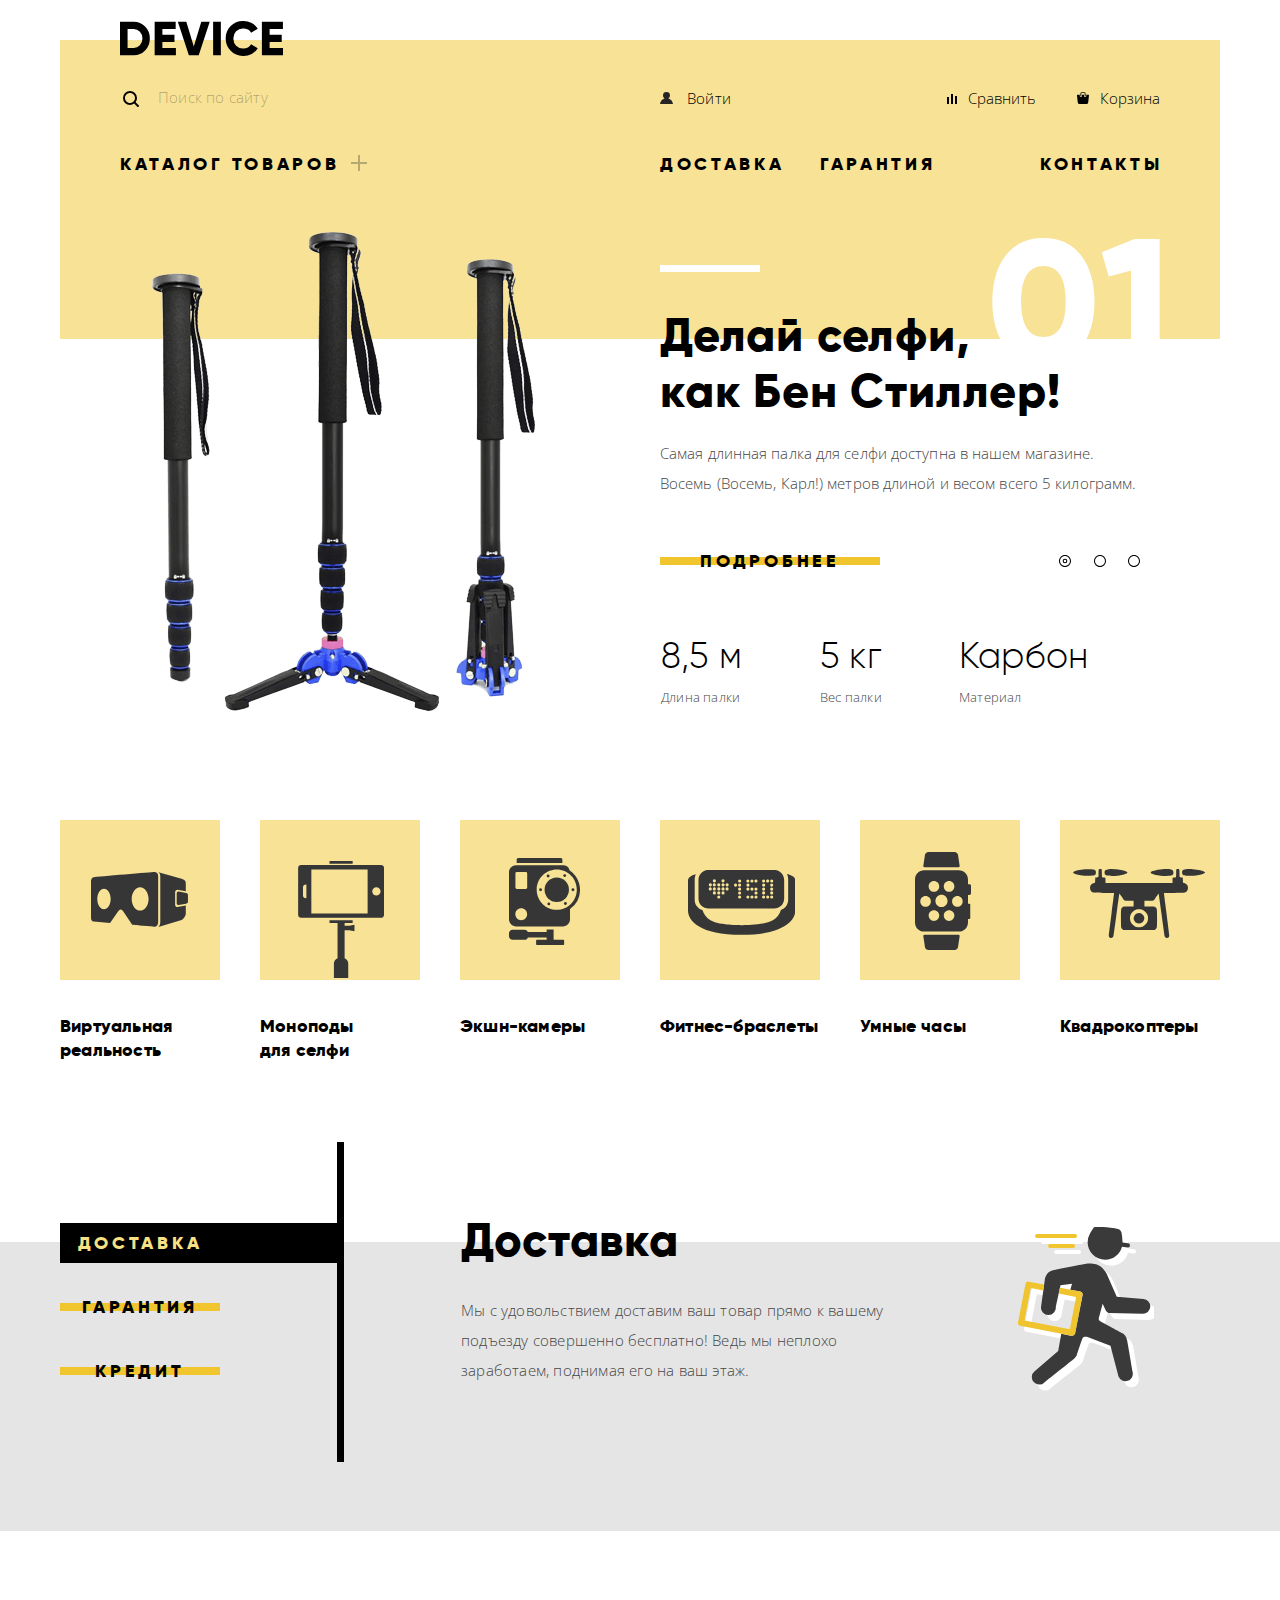
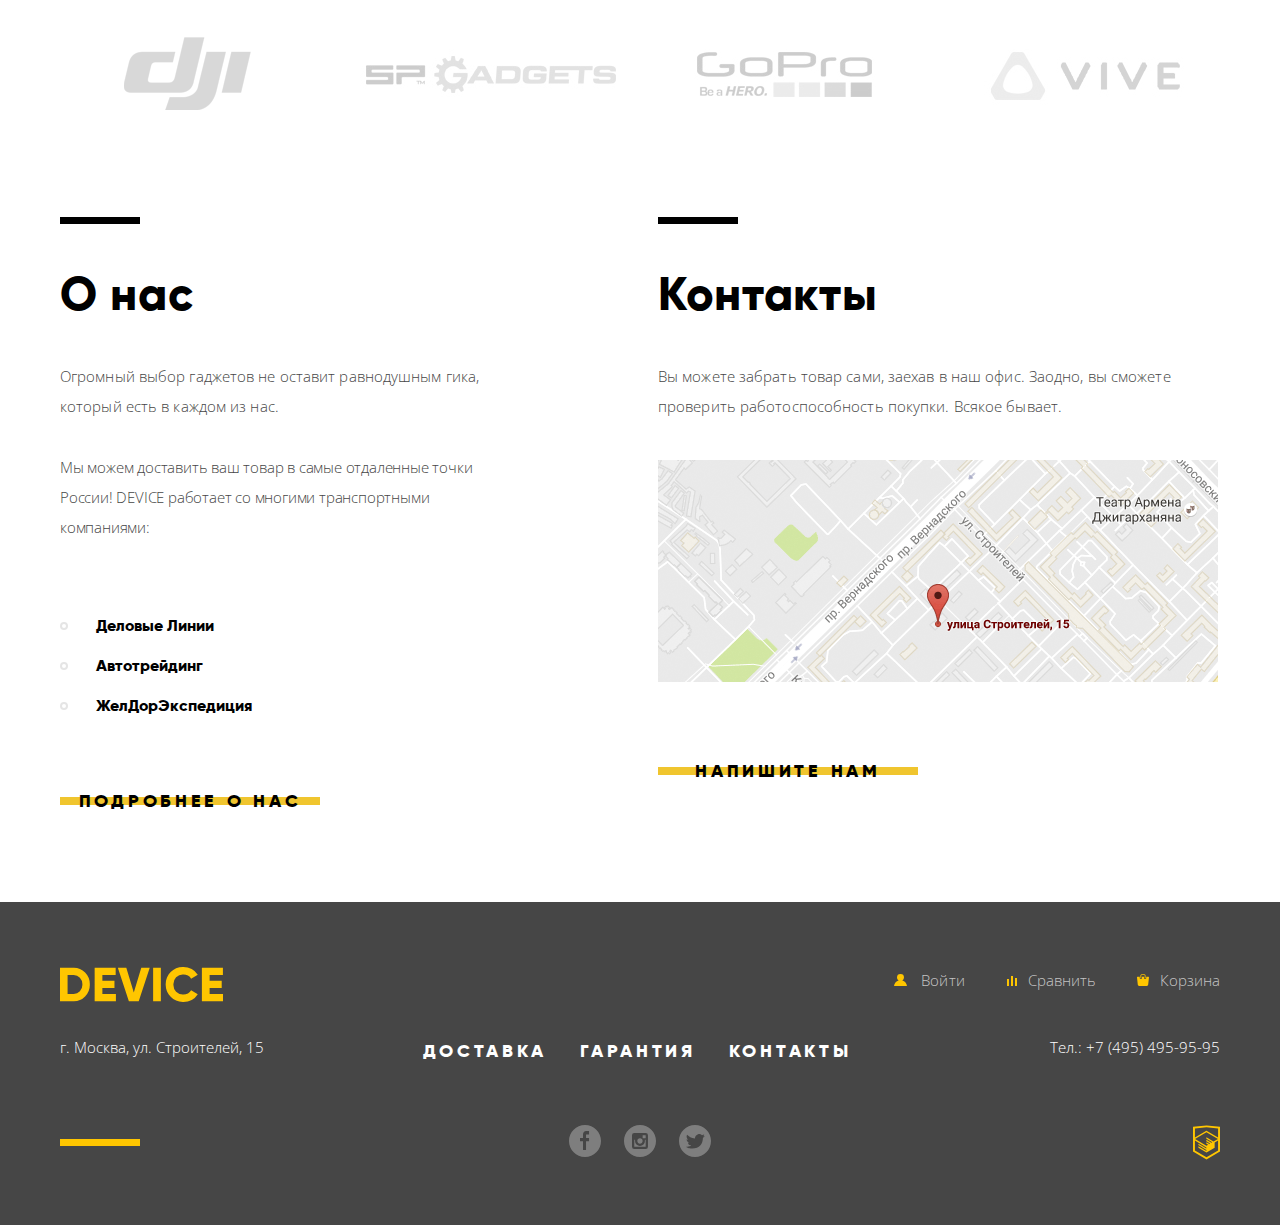
==== commit 4efdee86: "Исправляет отсутствие переноса у footer-adress" ====
--- a/index.html
+++ b/index.html
@@ -5,7 +5,7 @@
     <title>HTML Academy: Девайс</title>
     <link href="https://fonts.googleapis.com/css?family=Open+Sans:300,400&display=swap&subset=cyrillic" rel="stylesheet">
     <link href="css/normalize.css" rel="stylesheet">
-    <link href="css/style-min.css" rel="stylesheet">
+    <link href="css/style.css" rel="stylesheet">
   </head>
   <body>
     <header class="main-header container">
--- a/css/style.css
+++ b/css/style.css
@@ -0,0 +1,2821 @@
+/* FONTS */
+@font-face {
+  font-family: "Gilory";
+  font-style: normal;
+  font-weight: 300;
+  src:
+    local("Gilory"),
+    url("../fonts/gilroylight.woff2") format("woff2"),
+    url("../fonts/gilroylight.woff") format("woff");
+}
+
+@font-face {
+  font-family: "Gilory";
+  font-style: normal;
+  font-weight: 800;
+  src:
+    local("Gilory"),
+    url("../fonts/gilroyextrabold.woff2") format("woff2"),
+    url("../fonts/gilroyextrabold.woff") format("woff");
+}
+
+/* GLOBAL */
+body {
+  min-width: 1200px;
+  margin: 0;
+  padding: 0;
+
+  font-family: "Open Sans", Arial, sans-serif;
+  font-size: 15px;
+  line-height: 30px;
+  font-weight: 300;
+  color: #000000;
+
+  background-color: #ffffff;
+}
+
+.container {
+  width: 1160px;
+  margin: 0 auto;
+  padding: 0 20px;
+}
+
+a {
+  text-decoration: none;
+}
+
+img {
+  max-width: 100%;
+  height: auto;
+}
+
+.visually-hidden:not(:focus):not(:active),
+input[type="checkbox"].visually-hidden,
+input[type="radio"].visually-hidden {
+  position: absolute;
+
+  width: 1px;
+  height: 1px;
+  margin: -1px;
+  border: 0;
+  padding: 0;
+
+  white-space: nowrap;
+
+  -webkit-clip-path: inset(100%);
+
+          clip-path: inset(100%);
+  clip: rect(0 0 0 0);
+  overflow: hidden;
+}
+
+.button {
+  display: inline-block;
+  min-height: 40px;
+  padding: 0;
+
+  font-family: "Gilory", Arial, sans-serif;
+  font-size: 18px;
+  line-height: 24px;
+  font-weight: 800;
+  color: #000000;
+  text-align: center;
+  vertical-align: middle;
+  text-transform: uppercase;
+  letter-spacing: 3.7px;
+
+  background-color: transparent;
+  background-image: -o-linear-gradient(transparent 16px, #f0c52e 16px, #f0c52e 24px, transparent 24px);
+  background-image: linear-gradient(transparent 16px, #f0c52e 16px, #f0c52e 24px, transparent 24px);
+  border: none;
+  outline: none;
+
+  cursor: pointer;
+}
+
+.button > span {
+  position: relative;
+  top: 0;
+  left: 0;
+}
+
+.button:hover,
+.button:focus {
+  background-color: #f0c52e;
+}
+
+.button:active {
+  color: rgba(0, 0, 0, 0.3);
+}
+
+/* MAIN-HEADER */
+/* Общие*/
+.main-header {
+  margin-top: 21px;
+}
+
+.main-header ul {
+  margin: 0;
+  padding: 0;
+
+  list-style: none;
+}
+
+.main-header p {
+  margin: 0;
+}
+
+.main-header a,
+.search-button {
+  font: inherit;
+  color: #000000;
+}
+
+.main-header a:hover,
+.main-header a:focus {
+  color: rgba(0, 0, 0, 0.6);
+}
+
+.main-header a:active {
+  color: rgba(0, 0, 0, 0.3);
+}
+
+.main-header .background-wrapper {
+  background-color: #f7e296;
+  background-image: -o-linear-gradient(#ffffff 19px, #f7e296 19px);
+  background-image: linear-gradient(#ffffff 19px, #f7e296 19px);
+}
+
+/* Логотип */
+.main-index-navigation {
+  margin-bottom: 19px;
+}
+
+.main-header .header-logo {
+  display: block;
+  width: 163px;
+  height: 35px;
+  margin-left: 60px;
+}
+
+.header-logo img {
+  width: 163px;
+  height: 35px;
+}
+
+.main-header .header-logo:hover,
+.main-header .header-logo:focus {
+  opacity: 0.6;
+}
+
+.main-header .header-logo:active,
+.header-logo img:active {
+  opacity: 0.3;
+}
+
+.main-header .header-logo-index:hover {
+  opacity: 1;
+}
+
+/* Строки */
+.header-row {
+  display: -webkit-box;
+  display: -ms-flexbox;
+  display: flex;
+  -ms-flex-wrap: wrap;
+      flex-wrap: wrap;
+  -webkit-box-pack: justify;
+      -ms-flex-pack: justify;
+          justify-content: space-between;
+  margin-right: 60px;
+  margin-left: 60px;
+}
+
+/* 1-я строка */
+.header-first-row {
+  margin-bottom: 26px;
+}
+
+.header-right-column {
+  display: -webkit-box;
+  display: -ms-flexbox;
+  display: flex;
+  -ms-flex-wrap: wrap;
+      flex-wrap: wrap;
+  -webkit-box-pack: justify;
+      -ms-flex-pack: justify;
+          justify-content: space-between;
+  width: 500px;
+}
+
+.header-first-row .header-right-column {
+  margin-top: 8px;
+}
+
+/* 1-я строка - Форма поиска */
+.site-search {
+  position: relative;
+
+  display: -webkit-box;
+
+  display: -ms-flexbox;
+
+  display: flex;
+  height: 48px;
+}
+
+.search-input {
+  -webkit-box-sizing: border-box;
+          box-sizing: border-box;
+  padding-left: 38px;
+  padding-right: 38px;
+  width: 356px;
+
+  color: rgba(0, 0, 0, 1);
+
+  background-color: #f7e296;
+
+  border: none;
+  border-bottom: 2px solid transparent;
+}
+
+.site-search::before {
+  content: "";
+  position: absolute;
+  top: 16px;
+  left: 3px;
+  z-index: 2;
+
+  width: 16px;
+  height: 16px;
+
+  background-image: url("../img/icon-general-search.svg");
+}
+
+.search-input:invalid {
+  -webkit-box-shadow: none;
+          box-shadow: none;
+
+  outline:none;
+}
+
+.search-input::-webkit-search-cancel-button {
+  display: none;
+}
+
+.search-input::-ms-clear {
+  width: 0;
+  height: 0;
+}
+
+@-webkit-keyframes autofill-search {
+  to {
+    color: inherit;
+
+    background-color: #f7e296;
+  }
+}
+
+.search-input:-webkit-autofill {
+  -webkit-animation-name: autofill-search;
+  -webkit-animation-fill-mode: both;
+}
+
+.site-search label,
+.search-input[value=""] + label {
+  position: absolute;
+  top: 7px;
+  left: 38px;
+
+  color: rgba(0, 0, 0, 0.3);
+  letter-spacing: 0.2px;
+
+  pointer-events: none;
+}
+
+.search-input:hover + label {
+  color: rgba(0, 0, 0, 0.6);
+}
+
+.search-input:focus {
+  color: rgba(0, 0, 0, 1);
+
+  border-bottom: 2px solid #000000;
+  outline: none;
+}
+
+.search-input:focus + label,
+.search-input:valid + label {
+  color: transparent;
+}
+
+.search-button {
+  display: none;
+  padding: 0 19px;
+
+  text-align: center;
+  vertical-align: middle;
+
+  background-color: #f7e296;
+  border: 2px solid #000000;
+
+  cursor: pointer;
+  outline: none;
+}
+
+.search-button > span {
+  position: relative;
+  top: 0;
+  left: 0;
+}
+
+.search-button:hover,
+.search-button:focus {
+  color: #ffffff;
+
+  background-color: #000000;
+
+  outline: none;
+}
+
+.search-button:active {
+  color: rgba(255, 255, 255, 0.3);
+}
+
+.site-search:focus-within .search-button {
+  display: block;
+}
+
+.search-input:focus ~ .search-button,
+.search-button:hover,
+.search-button:focus,
+.search-button:active {
+  display: block;
+}
+
+.search-button::before {
+  content: "";
+  position: absolute;
+  bottom: 0;
+  left: 0;
+  z-index: 1;
+
+  display: none;
+  width: 356px;
+  height: 48px;
+}
+
+.search-input:invalid ~ .search-button:focus::before,
+.search-input:invalid ~ .search-button:active::before {
+  display: block;
+  background-color: #f7e296;
+}
+
+.search-button:focus::before,
+.search-button:active::before {
+  display: block;
+  border-bottom: 2px solid #000000;
+}
+
+/* 1-я строка - Правая колонка */
+.header-user-account {
+  display: -webkit-box;
+  display: -ms-flexbox;
+  display: flex;
+  -ms-flex-wrap: wrap;
+      flex-wrap: wrap;
+  width: 260px;
+}
+
+.header-user-account a:nth-child(2n-1) {
+  margin-right: 20px;
+  padding-left: 27px;
+
+  letter-spacing: 0.2px;
+}
+
+.user-login,
+.user-profile {
+  position: relative;
+
+  display: block;
+  margin-right: 20px;
+  padding-left: 27px;
+
+  letter-spacing: 0.2px;
+}
+
+.user-login::before,
+.user-profile::before {
+  content: "";
+  position: absolute;
+  top: 9px;
+  left: 0;
+
+  width: 13px;
+  height: 12px;
+
+  background-image: url("../img/icon-general-user.svg");
+  background-repeat: no-repeat;
+  background-position: 0 0;
+}
+
+.user-login:hover::before,
+.user-login:focus::before,
+.user-profile:hover::before,
+.user-profile:focus::before {
+  opacity: 0.6;
+}
+
+.user-login:active::before,
+.user-profile:active::before {
+  opacity: 0.3;
+}
+
+.header-user-account .user-logout {
+  color: rgba(0, 0, 0, 0.3);
+}
+
+.header-user-account .user-logout:hover,
+.header-user-account .user-logout:focus {
+  color: rgba(0, 0, 0, 1);
+}
+
+.header-user-account .user-logout:active {
+  color: rgba(0, 0, 0, 0.5);
+}
+
+.header-shoping-functions {
+  display: -webkit-box;
+  display: -ms-flexbox;
+  display: flex;
+  -webkit-box-pack: justify;
+      -ms-flex-pack: justify;
+          justify-content: space-between;
+  -ms-flex-wrap: wrap;
+      flex-wrap: wrap;
+  width: 220px;
+}
+
+.header-shoping-functions li:nth-child(2n) {
+  margin-right: 0;
+}
+
+.compare-function-item {
+  margin-right: 31px;
+}
+
+.compare-function-item a,
+.shoping-function-item a {
+  position: relative;
+
+  display: block;
+  padding-left: 28px;
+}
+
+.compare-link::before {
+  content: "";
+  position: absolute;
+  top: 11px;
+  left: 7px;
+
+  width: 10px;
+  height: 10px;
+
+  background-image: url("../img/icon-general-compare.svg");
+  background-repeat: no-repeat;
+  background-position: 0 0;
+}
+
+.compare-link:hover::before,
+.compare-link:focus::before {
+  opacity: 0.6;
+}
+
+.compare-link:active::before {
+  opacity: 0.3;
+}
+
+.cart-link::before {
+  content: "";
+  position: absolute;
+  top: 9px;
+  left: 5px;
+
+  width: 12px;
+  height: 12px;
+
+  background-image: url("../img/icon-general-cart.svg");
+  background-repeat: no-repeat;
+  background-position: 0 0;
+}
+
+.cart-link:hover::before,
+.cart-link:focus::before {
+  opacity: 0.6;
+}
+
+.cart-link:active::before {
+  opacity: 0.3;
+}
+
+/* 2-я строка */
+.header-second-row {
+  padding-bottom: 52px;
+}
+
+/* 2-я строка - Каталог товаров */
+.main-site-navigation {
+  width: 500px;
+  margin-top: 3px;
+  margin-right: 40px;
+}
+
+.main-site-navigation ul {
+  display: -webkit-box;
+  display: -ms-flexbox;
+  display: flex;
+  -ms-flex-wrap: wrap;
+      flex-wrap: wrap;
+}
+
+.header-catalog-menu {
+  position: relative;
+}
+
+.header-catalog-menu:hover .products-navigation-wrapper {
+  display: -webkit-box;
+  display: -ms-flexbox;
+  display: flex;
+}
+
+.header-catalog-menu > a,
+.header-services a,
+.header-contacts a {
+  font-family: "Gilory", Arial, sans-serif;
+  font-size: 18px;
+  line-height: 24px;
+  font-weight: 800;
+  letter-spacing: 3.7px;
+  text-transform: uppercase;
+}
+
+.catalog-menu-link {
+  display: block;
+  width: 225px;
+  padding-right: 25px;
+}
+
+.catalog-menu-link::after {
+  content: "";
+  position: absolute;
+  top: 3px;
+  right: 3px;
+
+  width: 16px;
+  height: 16px;
+
+  background-image: url("../img/icon-general-plus.svg");
+  background-repeat: no-repeat;
+  background-position: 0 0;
+
+  opacity: 0.3;
+}
+
+.header-catalog-menu .current-page,
+.header-catalog-menu .current-page:hover {
+  color: rgba(0, 0, 0, 0.3);
+
+  cursor: default;
+}
+
+.products-navigation-wrapper {
+  position: absolute;
+  top: 20px;
+  left: -60px;
+  z-index: 2;
+
+  display: none;
+  -ms-flex-wrap: wrap;
+      flex-wrap: wrap;
+  -webkit-box-align: start;
+      -ms-flex-align: start;
+          align-items: flex-start;
+  width: 1040px;
+  min-height: 100px;
+  padding: 30px 60px;
+  padding-bottom: 12px;
+
+  background-color: #f7e296;
+}
+
+.header-catalog-menu .products-navigation {
+  /* width: 160px; */
+  /* margin-right: 40px; */
+  width: 200px;
+  margin-bottom: 20px;
+}
+
+.products-navigation:first-child {
+  /* width: 200px; */
+  margin-right: 40px;
+}
+
+.products-navigation li {
+  margin-bottom: 5px;
+}
+
+.products-navigation a {
+  display: block;
+}
+
+/* 2-я строка - Правая колонка */
+.header-second-row .header-right-column {
+  margin-top: 3px;
+}
+
+.header-second-row .header-services {
+  display: -webkit-box;
+  display: -ms-flexbox;
+  display: flex;
+  -ms-flex-wrap: wrap;
+      flex-wrap: wrap;
+  width: 360px;
+  margin-right: 20px;
+}
+
+.header-services a {
+  display: block;
+  width: 140px;
+  margin-right: 20px;
+}
+
+.header-contacts {
+  display: -webkit-box;
+  display: -ms-flexbox;
+  display: flex;
+  -ms-flex-wrap: wrap;
+      flex-wrap: wrap;
+
+  width: 120px;
+}
+
+.header-contacts a {
+  display: block;
+}
+
+/* MAIN-PAGE */
+/* Общие */
+main p,
+.promo-slider-table .parameters-row {
+  margin: 0;
+
+  color: #464646;
+  letter-spacing: 0.2px;
+}
+
+main ul {
+  margin: 0;
+  padding: 0;
+
+  list-style: none;
+}
+
+/* Промо-слайдер */
+.promo-slider {
+  position: relative;
+
+  min-height: 520px;
+  margin-bottom: 72px;
+
+  background-color: #f7e296;
+  background-image: -o-linear-gradient(#f7e296 111px, #ffffff 111px);
+  background-image: linear-gradient(#f7e296 111px, #ffffff 111px);
+}
+
+.promo-slider-controls {
+  position: absolute;
+  top: 327px;
+  right: 80px;
+  z-index: 1;
+
+  display: -webkit-box;
+
+  display: -ms-flexbox;
+
+  display: flex;
+  -webkit-box-pack: justify;
+      -ms-flex-pack: justify;
+          justify-content: space-between;
+  width: 81px;
+}
+
+.promo-slider-button {
+  width: 12px;
+  height: 12px;
+
+  background-color: transparent;
+  background-image: url("../img/icon-promoslider-button-off.svg");
+  background-repeat: no-repeat;
+  background-position: 0 0;
+
+  border: none;
+  cursor: pointer;
+}
+
+.promo-slider-button-current {
+  width: 12px;
+  height: 12px;
+
+  background-color: transparent;
+  background-image: url("../img/icon-promoslider-button-on.svg");
+  background-repeat: no-repeat;
+  background-position: 0 0;
+
+  border: none;
+  cursor: pointer;
+}
+
+.promo-slides-item {
+  position: relative;
+
+  display: none;
+  -webkit-box-pack: justify;
+      -ms-flex-pack: justify;
+          justify-content: space-between;
+}
+
+.promo-slides-item-show {
+  display: -webkit-box;
+  display: -ms-flexbox;
+  display: flex;
+}
+
+.promo-slides-item::before {
+  content: "";
+  position: absolute;
+  top: 37px;
+  right: 460px;
+
+  width: 100px;
+  height: 7px;
+
+  background-color: #ffffff;
+}
+
+.promo-slides-item::after {
+  content: "";
+  position: absolute;
+  top: 60px;
+  /* left: 906px; */
+  right: 45px;
+
+  font-family: "Gilory", Arial, sans-serif;
+  font-size: 179.2px;
+  font-weight: 800;
+  color: #ffffff;
+  letter-spacing: 3.5px;
+}
+
+.promo-slide-selfie::after {
+  content: "01";
+}
+
+.promo-slide-fittracker::after {
+  content: "02";
+}
+
+.promo-slide-quadcopter::after {
+  content: "03";
+}
+
+.promo-image {
+  -webkit-box-sizing: border-box;
+          box-sizing: border-box;
+  width: 50%;
+  text-align: center;
+}
+
+.promo-selfie-image {
+  padding-right: 15px;
+}
+
+.promo-selfie-image img {
+  width: 384px;
+  height: 486px;
+}
+
+.promo-fittracker-image {
+  padding-right: 2px;
+  padding-top: 12px;
+}
+
+.promo-fittracker-image img {
+  width: 345px;
+  height: 485px;
+}
+
+.promo-quadcopter-image {
+  padding-left: 8px;
+  padding-top: 65px;
+}
+
+.promo-quadcopter-image img {
+  width: 526px;
+  height: 334px;
+}
+
+.promo-slider-right-column {
+  -webkit-box-sizing: border-box;
+          box-sizing: border-box;
+  width: 50%;
+  padding-left: 20px;
+}
+
+.promo-slider-slogan,
+.promo-slider-table .values-row,
+.categories-list a,
+.services-slider-heading,
+.about-us h2,
+.contacts h2,
+.shipping-companies-list {
+  font-family: "Gilory", Arial, sans-serif;
+  font-weight: 800;
+  color: #000000;
+}
+
+.promo-slider-slogan {
+  position: relative;
+  z-index: 1;
+
+  margin-top: 79px;
+  margin-bottom: 19px;
+
+  font-size: 47px;
+  line-height: 56px;
+  letter-spacing: 0.8px;
+}
+
+.promo-slider-info {
+  width: 480px;
+  margin-bottom: 43px;
+
+  letter-spacing: 0.1px;
+}
+
+.promo-slide-fittracker .promo-slider-info,
+.promo-slide-quadcopter .promo-slider-info {
+  width: 455px;
+}
+
+.promo-right-column-wrapper,
+.promo-slider-table tbody {
+  display: -webkit-box;
+  display: -ms-flexbox;
+  display: flex;
+  -webkit-box-orient: vertical;
+  -webkit-box-direction: reverse;
+      -ms-flex-direction: column-reverse;
+          flex-direction: column-reverse;
+}
+
+.promo-slider-table {
+  border-collapse: collapse;
+}
+
+.promo-slider-table td {
+  width: 157px;
+}
+
+.promo-slider-table td:nth-child(2) {
+  width: 137px;
+}
+
+.promo-slider-table .parameters-row {
+  font-size: 13px;
+  line-height: 20px;
+}
+
+.promo-slider-table .values-row {
+  margin-bottom: 5px;
+
+  font-size: 36px;
+  line-height: 48px;
+  font-weight: 300;
+  letter-spacing: 0.2px;
+}
+
+.promo-slide-info-button {
+  width: 220px;
+  margin-bottom: 50px;
+
+  line-height: 40px;
+}
+
+/* Категории товаров */
+.categories-of-products {
+  margin-bottom: 60px;
+}
+
+.categories-list {
+  display: -webkit-box;
+  display: -ms-flexbox;
+  display: flex;
+  -webkit-box-pack: center;
+      -ms-flex-pack: center;
+          justify-content: center;
+  -ms-flex-wrap: wrap;
+      flex-wrap: wrap;
+}
+
+.categories-item {
+  position: relative;
+
+  width: 160px;
+  margin-right: 40px;
+  margin-bottom: 20px;
+}
+
+.categories-item-quadcopter {
+  margin-right: 0;
+}
+
+.categories-item a {
+  display: block;
+
+  font-size: 18px;
+  line-height: 24px;
+  letter-spacing: 0.2px;
+}
+
+.categories-item-selfie a {
+  width: 125px;
+  padding-right: 35px;
+}
+
+.categories-item a:active {
+  color: rgba(0, 0, 0, 0.3);
+}
+
+.categories-item a::before {
+  content: "";
+
+  display: block;
+  width: 160px;
+  height: 160px;
+  margin-bottom: 34px;
+
+  background-color: rgba(240, 197, 46, 0.5);
+}
+
+.categories-item a:hover::before,
+.categories-item a:focus::before,
+.categories-item a:active::before {
+  background-color: rgba(240, 197, 46, 1);
+}
+
+.categories-item-vr a::after {
+  content: "";
+  position: absolute;
+  top: 52px;
+  left: 31px;
+
+  width: 97px;
+  height: 55px;
+
+  background-image: url("../img/icon-catolog-vr.svg");
+  background-repeat: no-repeat;
+  background-position: 0 0;
+}
+
+.categories-item-selfie a::after {
+  content: "";
+  position: absolute;
+  top: 41px;
+  left: 38px;
+
+  width: 86px;
+  height: 117px;
+
+  background-image: url("../img/icon-catolog-selfie.svg");
+  background-repeat: no-repeat;
+  background-position: 0 0;
+}
+
+.categories-item-actioncam a::after {
+  content: "";
+  position: absolute;
+  top: 38px;
+  left: 49px;
+
+  width: 71px;
+  height: 87px;
+
+  background-image: url("../img/icon-catolog-actioncam.svg");
+  background-repeat: no-repeat;
+  background-position: 0 0;
+}
+
+.categories-item-fittracker a::after {
+  content: "";
+  position: absolute;
+  top: 50px;
+  left: 28px;
+
+  width: 107px;
+  height: 65px;
+
+  background-image: url("../img/icon-catalog-fittracker.svg");
+  background-repeat: no-repeat;
+  background-position: 0 0;
+}
+
+.categories-item-smartwatch a::after {
+  content: "";
+  position: absolute;
+  top: 32px;
+  left: 55px;
+
+  width: 56px;
+  height: 98px;
+
+  background-image: url("../img/icon-catolog-smartwatch.svg");
+  background-repeat: no-repeat;
+  background-position: 0 0;
+}
+
+.categories-item-quadcopter a::after {
+  content: "";
+  position: absolute;
+  top: 49px;
+  left: 13px;
+
+  width: 132px;
+  height: 69px;
+
+  background-image: url("../img/icon-catolog-quadcopter.svg");
+  background-repeat: no-repeat;
+  background-position: 0 0;
+}
+
+.categories-item-vr a:active::after,
+.categories-item-selfie a:active::after,
+.categories-item-actioncam a:active::after,
+.categories-item-fittracker a:active::after,
+.categories-item-smartwatch a:active::after,
+.categories-item-quadcopter a:active::after {
+  opacity: 0.3;
+}
+
+/* Слайдер сервисов */
+.services-slider {
+  margin-bottom: 94px;
+  padding-bottom: 69px;
+
+  background-color: #e5e5e5;
+  background-image: -o-linear-gradient(#ffffff 100px, #e5e5e5 100px);
+  background-image: linear-gradient(#ffffff 100px, #e5e5e5 100px);
+}
+
+.services-slider .container {
+  display: -webkit-box;
+  display: -ms-flexbox;
+  display: flex;
+}
+
+.services-slider-controls {
+  width: 277px;
+  min-height: 239px;
+  padding-top: 81px;
+
+  border-right: 7px solid #000000;
+}
+
+.services-slider-button {
+  width: 160px;
+  margin-bottom: 24px;
+}
+
+.services-slider-button:active {
+  color: #f7e184;
+
+  background-image: -webkit-gradient(linear, left top, left bottom, from(#000000), to(#000000));
+
+  background-image: -o-linear-gradient(#000000 0%, #000000 100%);
+
+  background-image: linear-gradient(#000000 0%, #000000 100%);
+}
+
+.services-slider-button-current,
+.services-slider-button-current:hover {
+  width: 277px;
+
+  text-align: left;
+  color: #f7e184;
+
+  background-image: -webkit-gradient(linear, left top, left bottom, from(#000000), to(#000000));
+
+  background-image: -o-linear-gradient(#000000 0%, #000000 100%);
+
+  background-image: linear-gradient(#000000 0%, #000000 100%);
+
+  cursor: default;
+}
+
+.services-slider-button-current span {
+  display: inline-block;
+  width: 160px;
+
+  line-height: 40px;
+  text-align: center;
+  vertical-align: middle;
+
+  background-color: #000000;
+}
+
+.services-list {
+  padding-top: 74px;
+  padding-left: 117px;
+}
+
+.services-item {
+  position: relative;
+
+  display: none;
+  padding-right: 300px;
+}
+
+.services-item-show {
+  display: list-item;
+}
+
+.services-item p {
+  width: 460px;
+}
+
+.services-item-credit p {
+  width: 435px;
+}
+
+.services-item-credit {
+  padding-right: 325px;
+}
+
+.services-item-delivery::after {
+  content: "";
+  position: absolute;
+  top: 11px;
+  right: 67px;
+
+  width: 136px;
+  height: 164px;
+
+  background-image: url("../img/icon-serviceslider-delivery.svg");
+  background-repeat: no-repeat;
+  background-position: 0 0;
+}
+
+.services-item-warranty::after {
+  content: "";
+  position: absolute;
+  top: -13px;
+  right: 47px;
+
+  width: 171px;
+  height: 195px;
+
+  background-image: url("../img/icon-serviceslider-warranty.svg");
+  background-repeat: no-repeat;
+  background-position: 0 0;
+}
+
+.services-item-credit::after {
+  content: "";
+  position: absolute;
+  top: -13px;
+  right: 71px;
+
+  width: 156px;
+  height: 188px;
+
+  background-image: url("../img/icon-serviceslider-credit.svg");
+  background-repeat: no-repeat;
+  background-position: 0 0;
+}
+
+.services-slider-heading,
+.about-us h2,
+.contacts h2 {
+  margin: 0;
+
+  font-size: 47px;
+  line-height: 48px;
+  letter-spacing: 0.7px;
+}
+
+.services-slider-heading {
+  margin-bottom: 31px;
+}
+
+/* Бренды товаров */
+.brands-of-products {
+  margin-bottom: 83px;
+}
+
+.brands-list {
+  display: -webkit-box;
+  display: -ms-flexbox;
+  display: flex;
+  -webkit-box-pack: center;
+      -ms-flex-pack: center;
+          justify-content: center;
+  -ms-flex-wrap: wrap;
+      flex-wrap: wrap;
+}
+
+.brands-item {
+  margin-right: 40px;
+}
+
+.brands-item img {
+  width: 260px;
+  height: 100px;
+}
+
+.brands-item:nth-child(4n) {
+  margin-right: 0;
+}
+
+.brands-item a:hover,
+.brands-item a:focus,
+.brands-item a:active {
+  display: block;
+
+  background-color: transparent;
+  background-position: 0 0;
+  background-repeat: no-repeat;
+}
+
+.brands-item img:hover,
+.brands-item img:focus,
+.brands-item img:active {
+  opacity: 0;
+}
+
+.brands-item-dji a:hover,
+.brands-item-dji a:focus,
+.brands-item-dji a:active {
+  background-image: url("../img/brand-dji-color.png");
+}
+
+.brands-item-spgadgets a:hover,
+.brands-item-spgadgets a:focus,
+.brands-item-spgadgets a:active {
+  background-image: url("../img/brand-spgadgets-color.png");
+}
+
+.brands-item-gopro a:hover,
+.brands-item-gopro a:focus,
+.brands-item-gopro a:active {
+  background-image: url("../img/brand-gopro-color.png");
+}
+
+.brands-item-vive a:hover,
+.brands-item-vive a:focus,
+.brands-item-vive a:active {
+  background-image: url("../img/brand-vive-color.png");
+}
+
+.brands-item a:active {
+  opacity: 0.3;
+}
+
+/* "О нас" и "Контакты" */
+.info-columns {
+  display: -webkit-box;
+  display: -ms-flexbox;
+  display: flex;
+  -ms-flex-wrap: wrap;
+      flex-wrap: wrap;
+  margin-bottom: 81px;
+}
+
+.about-us,
+.contacts {
+  position: relative;
+
+  width: 560px;
+  padding-top: 53px;
+}
+
+.about-us::before,
+.contacts::before {
+  content: "";
+  position: absolute;
+  top: 0;
+  left: 0;
+
+  width: 80px;
+  height: 7px;
+
+  background-color: #000000;
+}
+
+.about-us h2,
+.contacts h2 {
+  margin-bottom: 43px;
+}
+
+.about-us {
+  margin-right: 38px;
+}
+
+.about-us p {
+  width: 460px;
+  margin-bottom: 31px;
+
+  letter-spacing: 0.1px;
+}
+
+.about-us .second-paragraph {
+  margin-bottom: 64px;
+
+  letter-spacing: -0.2px;
+}
+
+.shipping-companies-list {
+  margin-bottom: 55px;
+
+  font-size: 16px;
+  line-height: 40px;
+}
+
+.shipping-companies-list li {
+  position: relative;
+
+  padding-left: 36px;
+}
+
+.shipping-companies-list li::before {
+  content: "";
+  position: absolute;
+  top: 16px;
+  left: 0;
+
+  width: 4px;
+  height: 4px;
+
+  border: 2px solid #e5e5e5;
+  border-radius: 50%;
+}
+
+.contacts p {
+  margin-bottom: 39px;
+
+  letter-spacing: 0.1px;
+}
+
+.contacts .map-link {
+  display: block;
+  width: 560px;
+  height: 222px;
+  margin-bottom: 69px;
+}
+
+.map-link img {
+  width: 560px;
+  height: 222px;
+}
+
+.info-sections-button {
+  width: 260px;
+
+  line-height: 40px;
+}
+
+/* INNER-PAGE */
+/* Общие */
+.page-title,
+.filters h2,
+.sort h2,
+.filters-form legend,
+.range-filter-price label,
+.range-filter-price input,
+.catalog-item-price,
+.pagination {
+  font-family: "Gilory", Arial, sans-serif;
+  font-weight: 800;
+  color: #000000;
+}
+
+.page-title {
+  margin-top: 35px;
+  margin-left: 60px;
+  margin-bottom: 23px;
+
+  font-size: 47px;
+  line-height: 48px;
+  letter-spacing: 0.7px;
+}
+
+.breadcrumbs {
+  display: -webkit-box;
+  display: -ms-flexbox;
+  display: flex;
+  -ms-flex-wrap: wrap;
+      flex-wrap: wrap;
+  margin-left: 60px;
+  margin-bottom: 48px;
+}
+
+.breadcrumbs li {
+  position: relative;
+
+  margin-right: 37px;
+
+  font-size: 14px;
+  line-height: 24px;
+  letter-spacing: 0.2px;
+}
+
+.breadcrumbs li:last-child {
+  margin-right: 0;
+}
+
+.breadcrumbs li::after {
+  content: "";
+  position: absolute;
+  top: 10px;
+  right: -19px;
+
+  width: 4px;
+  height: 7px;
+
+  background-image: url("../img/icon-breadcrumbs-arrow.svg");
+  background-repeat: no-repeat;
+  background-position: 0 0;
+}
+
+.breadcrumbs-current::after {
+  display: none;
+}
+
+.breadcrumbs a,
+.breadcrumbs-current {
+  color: rgba(0, 0, 0, 0.3);
+}
+
+.breadcrumbs a:hover,
+.breadcrumbs a:focus {
+  color: rgba(0, 0, 0, 0.6);
+}
+
+.breadcrumbs a:active {
+  color: rgba(0, 0, 0, 0.1);
+}
+
+.breadcrumbs-current {
+  cursor: default;
+}
+
+.catalog-background-wrapper {
+  background-color: #000000;
+  background-image:
+    -o-linear-gradient(#dcdcdc 69px, #eeeeee 69px),
+    -o-linear-gradient(#eeeeee 69px, #ffffff 69px);
+  background-image:
+    linear-gradient(#dcdcdc 69px, #eeeeee 69px),
+    linear-gradient(#eeeeee 69px, #ffffff 69px);
+  background-repeat:
+    no-repeat,
+    no-repeat;
+  background-size:
+    70% 100%,
+    100% 100%;
+}
+
+.catalog-columns-wrapper {
+  display: -webkit-box;
+  display: -ms-flexbox;
+  display: flex;
+}
+
+.filters,
+.sort,
+.pagination {
+  background-color: #eeeeee;
+}
+
+.filters h2,
+.sort h2 {
+  min-height: 48px;
+  margin: 0;
+
+  font-size: 16px;
+  line-height: 24px;
+  text-transform: uppercase;
+  letter-spacing: 3.7px;
+}
+
+/* Левая колонка - Фильтры */
+.filters h2 {
+  width: 268px;
+  margin-bottom: 69px;
+  padding-top: 21px;
+  padding-left: 60px;
+
+  background-color: #dcdcdc;
+}
+
+.filters-form {
+  position: relative;
+  padding-top: 12px
+}
+
+.filters-form fieldset {
+  position: relative;
+
+  margin: 0;
+  margin-bottom: 10px;
+  padding: 0;
+  padding-bottom: 35px;
+
+  border: none;
+}
+
+.filters-form::before,
+.filters-form .price-filter::after,
+.filters-form .color-filter::after {
+  content: "";
+  position: absolute;
+  left: 59px;
+
+  width: 200px;
+  height: 2px;
+
+  background-color: #000000;
+}
+
+.filters-form::before {
+  top: 0;
+}
+
+.filters-form .price-filter::after,
+.filters-form .color-filter::after {
+  bottom: 0;
+}
+
+.filters-form legend {
+  font-size: 18px;
+  line-height: 24px;
+  letter-spacing: 0.2px;
+}
+
+.filters-form label {
+  font-size: 14px;
+  line-height: 40px;
+  letter-spacing: 0.2px;
+
+  cursor: pointer;
+}
+
+.filters-form input:disabled + label {
+  color: #a6a6a6;
+
+  cursor: default;
+}
+
+/* Левая колонка - Фильтры - Стоимость*/
+.filters-form .price-filter {
+  padding-left: 54px;
+}
+
+.price-filter legend {
+  margin-left: 5px;
+  margin-bottom: 25px;
+}
+
+.range-filter-controls {
+  position: relative;
+
+  width: 200px;
+  padding: 10px 6px;
+}
+
+.range-filter-controls .scale {
+  height: 2px;
+
+  background-color: #dbdbdb;
+}
+
+.range-filter-controls .bar {
+  width: 60%;
+  height: 2px;
+
+  background-color: #91c92f;
+}
+
+.range-filter-controls .toggle {
+  position: absolute;
+  top: 0;
+  left: 0;
+
+  width: 20px;
+  height: 23px;
+
+  background-image: url("../img/icon-filter-slider.svg");
+  background-repeat: no-repeat;
+  background-position: 0 0;
+
+  cursor: pointer;
+}
+
+.range-filter-controls .toggle-min {
+  top: 0;
+  left: 0;
+}
+
+.range-filter-controls .toggle-min {
+  top: 0;
+  left: 113px;
+}
+
+.range-filter-price {
+  display: -webkit-box;
+  display: -ms-flexbox;
+  display: flex;
+  width: 200px;
+  margin-left: 5px;
+}
+
+.range-filter-price label,
+.range-filter-price input {
+  font-size: 14px;
+  line-height: 24px;
+  font-weight: 300;
+  color: rgba(0, 0, 0, 0.2);
+}
+
+.range-filter-price label {
+  display: -webkit-box;
+  display: -ms-flexbox;
+  display: flex;
+  width: 90px;
+
+  cursor: default;
+}
+
+.range-filter-price input {
+  -webkit-box-sizing: border-box;
+          box-sizing: border-box;
+  width: 65px;
+  height: 24px;
+  margin-left: 3px;
+
+  background-color: #eeeeee;
+  border: none;
+}
+
+/* Левая колонка - Фильтры - Цвет и Bluetooth*/
+.filters-form .color-filter,
+.filters-form .bluetooth-filter {
+  padding-left: 59px;
+}
+
+.color-filter legend,
+.bluetooth-filter legend {
+  margin-bottom: 17px;
+}
+
+.color-filter label,
+.bluetooth-filter label {
+  display: block;
+  padding-left: 38px;
+}
+
+.color-filter li,
+.bluetooth-filter li {
+  position: relative;
+}
+
+.filter-input-checkbox + label::before {
+  content: "";
+  position: absolute;
+  top: 9px;
+  left: 0;
+
+  width: 23px;
+  height: 23px;
+
+  background-image: url("../img/icon-filter-checkbox-off.svg");
+  background-repeat: no-repeat;
+  background-position: 0 0;
+}
+
+.filter-input-checkbox:checked + label::before {
+  width: 27px;
+
+  background-image: url("../img/icon-filter-checkbox-on.svg");
+}
+
+.filter-input-checkbox:hover + label::before,
+.filter-input-checkbox:focus + label::before {
+  opacity: 0.6;
+}
+
+.filter-input-checkbox:active + label::before {
+  width: 27px;
+
+  background-image: url("../img/icon-filter-checkbox-on.svg");
+
+  opacity: 1;
+}
+
+.filter-input-checkbox:checked:active + label::before {
+  background-image: url("../img/icon-filter-checkbox-off.svg");
+}
+
+.filter-input-checkbox:disabled + label::before {
+  opacity: 0.25;
+
+  cursor: default;
+}
+
+.filter-input-checkbox:checked:disabled + label::before {
+  width: 27px;
+
+  background-image: url("../img/icon-filter-checkbox-on.svg");
+}
+
+.filters-form .bluetooth-filter {
+  padding-bottom: 0;
+  margin-bottom: 31px;
+}
+
+.filter-input-radio + label::before {
+  content: "";
+  position: absolute;
+  top: 7px;
+  left: 0;
+
+  width: 25px;
+  height: 25px;
+
+  background-image: url("../img/icon-filter-radio-off.svg");
+  background-repeat: no-repeat;
+  background-position: 0 0;
+}
+
+.filter-input-radio:checked + label::before {
+  background-image: url("../img/icon-filter-radio-on.svg");
+}
+
+.filter-input-radio:hover + label::before,
+.filter-input-radio:focus + label::before {
+  opacity: 0.6;
+}
+
+.filter-input-radio:active + label::before {
+  background-image: url("../img/icon-filter-radio-on.svg");
+
+  opacity: 1;
+}
+
+.filter-input-radio:checked:active + label::before {
+  background-image: url("../img/icon-filter-radio-off.svg");
+}
+
+.filter-input-radio:disabled + label::before {
+  background-image: url("../img/icon-filter-radio-off.svg");
+
+  opacity: 0.25;
+
+  cursor: default;
+}
+
+.filter-input-radio:checked:disabled + label::before {
+  background-image: url("../img/icon-filter-radio-on.svg");
+}
+
+.filters-button {
+  width: 200px;
+  margin-left: 59px;
+}
+
+/* Правая колонка - Сортировка товаров */
+.sort {
+  display: -webkit-box;
+  display: -ms-flexbox;
+  display: flex;
+  padding-top: 21px;
+}
+
+.sort h2 {
+  margin-right: 50px;
+  padding-left: 73px;
+}
+
+.sort-type-list,
+.sort-rank-list {
+  display: -webkit-box;
+  display: -ms-flexbox;
+  display: flex;
+  -ms-flex-wrap: wrap;
+      flex-wrap: wrap;
+}
+
+.sort-type-list {
+  width: 500px;
+  margin-right: 20px;
+}
+
+.sort-type-list li {
+  margin-right: 29px;
+}
+
+.sort-type-list a {
+  display: block;
+  margin-top: 2px;
+
+  font-size: 14px;
+  line-height: 18px;
+  font-weight: 400;
+  letter-spacing: 0;
+
+  color: rgba(0, 0, 0, 0.3);
+}
+
+.sort-type-list a:hover,
+.sort-type-list a:focus {
+  color: rgba(0, 0, 0, 0.6);
+}
+
+.sort-type-list a:active {
+  color: rgba(0, 0, 0, 1);
+}
+
+.sort-type-current a,
+.sort-type-current a:hover {
+  color: rgba(0, 0, 0, 1);
+}
+
+.sort-rank-list {
+  display: -webkit-box;
+  display: -ms-flexbox;
+  display: flex;
+  -webkit-box-pack: justify;
+      -ms-flex-pack: justify;
+          justify-content: space-between;
+  width: 40px;
+}
+
+.sort-rank-arrow-up,
+.sort-rank-arrow-down {
+  display: block;
+  width: 11px;
+  height: 10px;
+  margin-top: 8px;
+
+  background-image: url("../img/icon-sort-up-arrow.svg");
+  background-repeat: no-repeat;
+  background-position: 0 0;
+
+  opacity: 0.2;
+}
+
+.sort-rank-arrow-down {
+  background-image: url("../img/icon-sort-down-arrow.svg");
+}
+
+.sort-rank-current {
+  opacity: 1;
+}
+
+.sort-rank-arrow-down:hover,
+.sort-rank-arrow-down:focus {
+  opacity: 0.4;
+}
+
+.sort-rank-arrow-down:active {
+  opacity: 1;
+}
+
+.catalog-pagination-wrapper {
+  padding-bottom: 77px;
+  padding-left: 73px;
+
+  background-color: #ffffff;
+}
+
+/* Правая колонка - Каталог */
+.catalog {
+  padding-top: 69px;
+}
+
+.catalog h3 {
+  margin: 0;
+}
+
+.catalog-list {
+  display: -webkit-box;
+  display: -ms-flexbox;
+  display: flex;
+  -ms-flex-wrap: wrap;
+      flex-wrap: wrap;
+  -webkit-box-pack: justify;
+      -ms-flex-pack: justify;
+          justify-content: space-between;
+  width: 760px;
+}
+
+.catalog-list a {
+  color: #000000;
+}
+
+.catalog-list a:active,
+.catalog-item-heading h3:active {
+  color: rgba(0, 0, 0, 0.3);
+}
+
+.catalog-list h3 {
+  font-family: "Gilory", Arial, sans-serif;
+  font-size: 18px;
+  font-weight: 800;
+  line-height: 24px;
+  letter-spacing: 0.3px;
+}
+
+/* Правая колонка - Каталог - Карточка товара */
+.catalog-item {
+  position: relative;
+
+  display: -webkit-box;
+
+  display: -ms-flexbox;
+
+  display: flex;
+  -webkit-box-orient: vertical;
+  -webkit-box-direction: normal;
+      -ms-flex-direction: column;
+          flex-direction: column;
+  width: 360px;
+  margin-bottom: 46px;
+}
+
+.catalog-item-new {
+  position: relative;
+}
+
+.catalog-item-new::before {
+  content: "";
+  position: absolute;
+  top: 28px;
+  right: 27px;
+
+  width: 60px;
+  height: 61px;
+
+  background-image: url("../img/icon-product-new.png");
+  background-repeat: no-repeat;
+  background-position: 0 0;
+}
+
+.catalog-item:nth-last-child(-n+2) {
+  margin-bottom: 35px;
+}
+
+.catalog-item-row {
+  display: -webkit-box;
+  display: -ms-flexbox;
+  display: flex;
+  -webkit-box-pack: justify;
+      -ms-flex-pack: justify;
+          justify-content: space-between;
+  -webkit-box-ordinal-group: 2;
+      -ms-flex-order: 1;
+          order: 1;
+}
+
+.catalog-item-heading {
+  width: 261px;
+}
+
+.catalog-selfie-pro .catalog-item-heading {
+  width: 240px;
+  padding-right: 20px;
+}
+
+.catalog-item-price {
+  font-size: 16px;
+  line-height: 24px;
+  font-weight: 300;
+  color: #464646;
+}
+
+.catalog-item-image {
+  margin-bottom: 32px;
+  height: 380px;
+}
+
+.catalog-item-image img {
+  width: 360px;
+  height: 380px;
+}
+
+/* Правая колонка - Каталог - Блок при наведении */
+.catalog-item-hover {
+  position: absolute;
+  top: 0;
+  left: 0;
+
+  display: none;
+  -webkit-box-orient: vertical;
+  -webkit-box-direction: normal;
+      -ms-flex-direction: column;
+          flex-direction: column;
+  -webkit-box-pack: center;
+      -ms-flex-pack: center;
+          justify-content: center;
+  -webkit-box-align: center;
+      -ms-flex-align: center;
+          align-items: center;
+  width: 360px;
+  height: 380px;
+
+  background-color: rgba(238, 238, 238, 0.7)
+}
+
+.catalog-item-image:hover .catalog-item-hover {
+  display: -webkit-box;
+  display: -ms-flexbox;
+  display: flex;
+
+  cursor: pointer;
+}
+
+.catalog-item-hover .cart-button {
+  width: 200px;
+  margin-top: 43px;
+  margin-bottom: 6px;
+
+  line-height: 40px;
+}
+
+.catalog-item-hover .compare {
+  font-size: 13px;
+  line-height: 36px;
+  letter-spacing: 0.2px;
+
+  color: rgba(0, 0, 0, 0.5);
+}
+
+.catalog-item-hover .compare:hover,
+.catalog-item-hover .compare:focus {
+  color: rgba(0, 0, 0, 1);
+}
+
+.catalog-item-hover .compare:active {
+  color: rgba(0, 0, 0, 0.2);
+}
+
+/* Правая колонка - Пагинатор */
+.pagination {
+  display: -webkit-box;
+  display: -ms-flexbox;
+  display: flex;
+  -webkit-box-pack: justify;
+      -ms-flex-pack: justify;
+          justify-content: space-between;
+  -webkit-box-align: center;
+      -ms-flex-align: center;
+          align-items: center;
+  min-height: 70px;
+
+  font-size: 16px;
+  line-height: 24px;
+  text-transform: uppercase;
+  letter-spacing: 3.7px;
+}
+
+/* Правая колонка - Пагинатор - Кнопки: Назад-Вперед*/
+.pagination-button {
+  -ms-flex-negative: 0;
+      flex-shrink: 0;
+  width: 135px;
+  padding: 22px 0;
+
+  text-align: center;
+  color: #000000;
+}
+
+.pagination-button:hover,
+.pagination-button:focus {
+  background-color: #d9d9d9;
+}
+
+.pagination-button:active {
+  color: rgba(0, 0, 0, 0.3);
+}
+
+.pagination .pagination-button-disabled,
+.pagination .pagination-button-disabled:hover {
+  color: #979797;
+
+  background-color: #eeeeee;
+
+  cursor: default;
+}
+
+/* Правая колонка - Пагинатор - Номера страниц*/
+.pagination-list {
+  display: -webkit-box;
+  display: -ms-flexbox;
+  display: flex;
+  -webkit-box-pack: center;
+      -ms-flex-pack: center;
+          justify-content: center;
+  -ms-flex-wrap: wrap;
+      flex-wrap: wrap;
+  min-width: 90px;
+  max-width: 440px;
+}
+
+.pagination-item {
+  margin-right: 27px;
+}
+
+.pagination-item:nth-child(12n),
+.pagination-item:last-child {
+  margin-right: 0;
+}
+
+.pagination-item a {
+  color: rgba(0, 0, 0, 0.3);
+}
+
+.pagination-item a:hover,
+.pagination-item a:focus {
+  color: rgba(0, 0, 0, 0.6);
+}
+
+.pagination-item a:active {
+  color: rgba(0, 0, 0, 1);
+}
+
+.pagination-item-current a,
+.pagination-item-current a:hover,
+.pagination-item-current a:focus {
+  color: rgba(0, 0, 0, 1);
+
+  cursor: default;
+}
+
+/* MAIN-FOOTER */
+/* Общие */
+.main-footer {
+  background-color: #464646;
+}
+
+.main-footer p,
+.footer-first-row a,
+.footer-phone-number {
+  margin: 0;
+
+  color: #ffffff;
+}
+
+.main-footer ul {
+  margin: 0;
+  padding: 0;
+
+  list-style: none;
+}
+
+/* Строки */
+.footer-row {
+  display: -webkit-box;
+  display: -ms-flexbox;
+  display: flex;
+  -webkit-box-pack: justify;
+      -ms-flex-pack: justify;
+          justify-content: space-between;
+  -ms-flex-wrap: wrap;
+      flex-wrap: wrap;
+}
+
+/* Первая строка */
+.footer-first-row {
+  padding-top: 63px;
+  margin-bottom: 30px;
+}
+
+.footer-first-row a {
+  color: rgba(255, 255, 255, 0.7);
+}
+
+.footer-first-row a:hover,
+.footer-first-row a:focus {
+  color: rgba(255, 255, 255, 1);
+}
+
+.footer-first-row a:active {
+  color: rgba(255, 255, 255, 0.3);
+}
+
+/* Первая строка - Логотип*/
+.main-footer .footer-logo {
+  display: block;
+  width: 163px;
+  height: 35px;
+  margin-top: 2px;
+}
+
+.footer-logo img {
+  width: 163px;
+  height: 35px;
+}
+
+.footer-first-row .footer-logo:hover,
+.footer-first-row .footer-logo:focus {
+  opacity: 0.6;
+}
+
+.footer-first-row .footer-logo:active,
+.footer-logo img:active {
+  opacity: 0.3;
+}
+
+.main-footer .footer-logo-index:hover {
+  opacity: 1;
+}
+
+/* Первая строка - Правая колонка*/
+.footer-first-row-right-column {
+  display: -webkit-box;
+  display: -ms-flexbox;
+  display: flex;
+  -webkit-box-pack: end;
+      -ms-flex-pack: end;
+          justify-content: flex-end;
+  width: 800px;
+}
+
+.footer-user-account {
+  display: -webkit-box;
+  display: -ms-flexbox;
+  display: flex;
+  -webkit-box-pack: end;
+      -ms-flex-pack: end;
+          justify-content: flex-end;
+  -ms-flex-wrap: wrap;
+      flex-wrap: wrap;
+  width: 575px;
+}
+
+.footer-user-account a {
+  margin-right: 35px;
+  padding-left: 28px;
+}
+
+.footer-user-account .user-login::before {
+  left: 1px;
+
+  background-image: url("../img/icon-general-user-orange.svg");
+  background-repeat: no-repeat;
+  background-position: 0 0;
+}
+
+.footer-user-account .user-profile {
+  margin-right: 18px;
+}
+
+.footer-user-account .user-profile::before {
+  left: 1px;
+
+  background-image: url("../img/icon-general-user-orange.svg");
+  background-repeat: no-repeat;
+  background-position: 0 0;
+}
+
+.footer-user-account .user-logout {
+  padding-left: 0;
+
+  color: rgba(255, 255, 255, 0.3);
+}
+
+.footer-user-account .user-logout:hover,
+.footer-user-account .user-logout:focus {
+  color: rgba(255, 255, 255, 1);
+}
+
+.footer-user-account .user-logout:active {
+  color: rgba(255, 255, 255, 0.5);
+}
+
+.footer-shoping-functions {
+  display: -webkit-box;
+  display: -ms-flexbox;
+  display: flex;
+  -webkit-box-pack: justify;
+      -ms-flex-pack: justify;
+          justify-content: space-between;
+  -ms-flex-wrap: wrap;
+      flex-wrap: wrap;
+  width: 220px;
+}
+
+.footer-shoping-functions li:nth-child(2n) {
+  margin-right: 0;
+}
+
+.footer-shoping-functions .compare-link::before {
+  background-image: url("../img/icon-general-compare-orange.svg");
+  background-repeat: no-repeat;
+  background-position: 0 0;
+}
+
+.footer-shoping-functions .cart-link::before {
+  background-image: url("../img/icon-general-cart-orange.svg");
+  background-repeat: no-repeat;
+  background-position: 0 0;
+}
+
+/* Вторая строка */
+.footer-second-row {
+  margin-bottom: 62px;
+}
+
+.footer-second-row a {
+  color: #ffffff;
+  letter-spacing: 3.7px;
+  text-transform: uppercase;
+
+  color: rgba(255, 255, 255, 1);
+}
+
+.footer-second-row a:hover,
+.footer-second-row a:focus {
+  color: rgba(255, 255, 255, 0.7);
+}
+
+.footer-second-row a:active {
+  color: rgba(255, 255, 255, 0.3);
+}
+
+/* Вторая строка - Адрес */
+.footer-adress {
+  width: 205px;
+}
+
+/* Вторая строка - Информационное меню */
+.main-footer .footer-info-menu {
+  display: -webkit-box;
+  display: -ms-flexbox;
+  display: flex;
+  -ms-flex-wrap: wrap;
+      flex-wrap: wrap;
+  width: 470px;
+  margin-top: 7px;
+
+  font-family: "Gilory", Arial, sans-serif;
+  font-size: 18px;
+  line-height: 24px;
+  font-weight: 800;
+}
+
+.footer-info-menu li {
+  margin-right: 33px;
+}
+
+/* Вторая строка - Связь */
+.footer-communication {
+  display: -webkit-box;
+  display: -ms-flexbox;
+  display: flex;
+  -webkit-box-orient: vertical;
+  -webkit-box-direction: normal;
+      -ms-flex-direction: column;
+          flex-direction: column;
+  -webkit-box-align: end;
+      -ms-flex-align: end;
+          align-items: flex-end;
+  -ms-flex-wrap: wrap;
+      flex-wrap: wrap;
+  /* padding-left: 25px; */
+}
+
+.main-footer .footer-phone-number {
+  letter-spacing: 0;
+  text-transform: none;
+}
+
+/* Третья строка */
+.footer-third-row {
+  position: relative;
+
+  -webkit-box-pack: start;
+
+      -ms-flex-pack: start;
+
+          justify-content: flex-start;
+  padding-bottom: 58px;
+}
+
+.footer-third-row::before {
+  content: "";
+  position: absolute;
+  top: 14px;
+  left: 0;
+
+  width: 80px;
+  height: 7px;
+
+  background-color: #ffc600;
+}
+
+.footer-third-row a {
+  color: rgba(255, 255, 255, 0.3);
+}
+
+.footer-third-row a:hover,
+.footer-third-row a:focus {
+  color: rgba(255, 255, 255, 0.6);
+}
+
+.footer-third-row a:active {
+  color: rgba(255, 255, 255, 0.1);
+}
+
+/* Третья строка - Социальные сети*/
+.main-footer .footer-social {
+  width: 440px;
+  margin-left: 360px;
+  margin-right: 333px;
+
+  text-align: center;
+}
+
+.footer-social li {
+  display: inline-block;
+  margin-right: 19px;
+  margin-bottom: 10px;
+
+  vertical-align: top;
+}
+
+.footer-social li:nth-child(8n),
+.footer-social li:last-child {
+  margin-right: 0;
+}
+
+.social-button {
+  display: block;
+  width: 32px;
+  height: 32px;
+
+  opacity: 0.3;
+}
+
+.social-button:hover,
+.social-button:focus {
+  opacity: 0.6;
+}
+
+.social-button:active {
+  opacity: 0.1;
+}
+
+.social-button-fb {
+  background-image: url("../img/icon-social-fb.svg");
+  background-repeat: no-repeat;
+  background-position: 0 0;
+}
+
+.social-button-inst {
+  background-image: url("../img/icon-social-inst.svg");
+  background-repeat: no-repeat;
+  background-position: 0 0;
+}
+
+.social-button-tw {
+  background-image: url("../img/icon-social-tw.svg");
+  background-repeat: no-repeat;
+  background-position: 0 0;
+}
+
+/* Третья строка - Авторские права*/
+.footer-copyright {
+  display: block;
+  width: 27px;
+  height: 35px;
+
+  opacity: 1;
+}
+
+.footer-copyright img {
+  width: 27px;
+  height: 35px;
+}
+
+.footer-copyright:hover,
+.footer-copyright:focus {
+  opacity: 0.6;
+}
+
+.footer-copyright:active,
+.footer-copyright img:active {
+  opacity: 0.3;
+}
+
+/* MODALS */
+@-webkit-keyframes modal-open {
+  0% {
+    -webkit-transform: translateY(-2000px);
+            transform: translateY(-2000px);
+  }
+
+  70% {
+    -webkit-transform: translateY(30px);
+            transform: translateY(30px);
+  }
+
+  90% {
+    -webkit-transform: translateY(-10px);
+            transform: translateY(-10px);
+  }
+
+  100% {
+    -webkit-transform: translateY(0);
+            transform: translateY(0);
+  }
+}
+@keyframes modal-open {
+  0% {
+    -webkit-transform: translateY(-2000px);
+            transform: translateY(-2000px);
+  }
+
+  70% {
+    -webkit-transform: translateY(30px);
+            transform: translateY(30px);
+  }
+
+  90% {
+    -webkit-transform: translateY(-10px);
+            transform: translateY(-10px);
+  }
+
+  100% {
+    -webkit-transform: translateY(0);
+            transform: translateY(0);
+  }
+}
+
+@-webkit-keyframes modal-error {
+  0%,
+  100% {
+    -webkit-transform: translateX(0);
+            transform: translateX(0);
+  }
+
+  10%,
+  30%,
+  50%,
+  70%,
+  90% {
+    -webkit-transform: translateX(-10px);
+            transform: translateX(-10px);
+  }
+
+  20%,
+  40%,
+  60%,
+  80% {
+    -webkit-transform: translateX(10px);
+            transform: translateX(10px);
+  }
+}
+
+@keyframes modal-error {
+  0%,
+  100% {
+    -webkit-transform: translateX(0);
+            transform: translateX(0);
+  }
+
+  10%,
+  30%,
+  50%,
+  70%,
+  90% {
+    -webkit-transform: translateX(-10px);
+            transform: translateX(-10px);
+  }
+
+  20%,
+  40%,
+  60%,
+  80% {
+    -webkit-transform: translateX(10px);
+            transform: translateX(10px);
+  }
+}
+
+.modal {
+  position: fixed;
+  top: 50%;
+  left: 50%;
+  margin-top: -280px;
+  margin-left: -480px;
+  z-index: 10;
+
+  display: none;
+
+  background-color: #ffffff;
+  -webkit-box-shadow: 0px 10px 20px 0 rgba(4, 6, 6, 0.2);
+          box-shadow: 0px 10px 20px 0 rgba(4, 6, 6, 0.2);
+}
+
+.modal-show {
+  display: block;
+
+  -webkit-animation: modal-open 0.6s;
+
+          animation: modal-open 0.6s;
+}
+
+.modal-error {
+  -webkit-animation: modal-error 0.6s;
+          animation: modal-error 0.6s;
+}
+
+.modal-close {
+  position: absolute;
+  top: 22px;
+  right: 20px;
+
+  width: 55px;
+  height: 55px;
+
+  background-image: url("../img/icon-modal-close.svg");
+  background-repeat: no-repeat;
+  background-position: 0 0;
+
+  background-color: transparent;
+
+  border: none;
+  opacity: 0.5;
+  cursor: pointer;
+}
+
+.modal-close:hover,
+.modal-close:focus {
+  opacity: 1;
+}
+
+.modal-close:focus {
+  opacity: 0.3;
+}
+
+/* write-us */
+.modal-write-us {
+  width: 758px;
+  padding: 92px 100px;
+  padding-bottom: 77px;
+}
+
+.modal-write-us p {
+  margin: 0;
+}
+
+.write-us-form-wrapper {
+  display: -webkit-box;
+  display: -ms-flexbox;
+  display: flex;
+  margin-bottom: 33px;
+}
+
+.write-us-form .user-info {
+  width: 360px;
+  margin-right: 40px;
+}
+
+.user-info:last-child {
+  margin-right: 0;
+}
+
+.write-us-form label {
+  display: inline-block;
+  margin-bottom: 8px;
+
+  font-family: "Gilory", Arial, sans-serif;
+  font-size: 18px;
+  line-height: 24px;
+  font-weight: 800;
+  vertical-align: top;
+}
+
+.write-us-input,
+.write-us-textarea {
+  -webkit-box-sizing: border-box;
+          box-sizing: border-box;
+  width: 100%;
+  padding: 10px 18px;
+
+  font-size: 14px;
+  line-height: 18px;
+  font-weight: 400;
+
+  border: 3px solid #f7e296;
+}
+
+.write-us-input {
+  height: 50px;
+}
+
+.write-us-textarea {
+  height: 156px;
+}
+
+.write-us-input:invalid,
+.write-us-textarea:invalid {
+  color: rgba(70, 70, 70, 0.4);
+
+  background-color: rgba(229, 229, 229, 0.5);
+  -webkit-box-shadow: none;
+          box-shadow: none;
+  border: 3px solid transparent;
+}
+
+.write-us-input::-webkit-search-cancel-button {
+  display: none;
+}
+
+.write-us-input::-ms-clear {
+  width: 0;
+  height: 0;
+}
+
+@-webkit-keyframes autofill-write {
+  to {
+    color: inherit;
+
+    background-color: #ffffff;
+  }
+}
+
+.write-us-input:-webkit-autofill {
+  -webkit-animation-name: autofill-write;
+  -webkit-animation-fill-mode: both;
+}
+
+.write-us-input:hover,
+.write-us-textarea:hover {
+  background-color: rgba(229, 229, 229, 0.8);
+}
+
+.write-us-input:valid:hover,
+.write-us-textarea:valid:hover {
+  background-color: #ffffff;
+}
+
+.write-us-form input:focus,
+.write-us-form textarea:focus {
+  color: rgba(70, 70, 70, 1);
+
+  background-color: #ffffff;
+  border-color: #f7e296;
+
+  outline: none;
+}
+
+.write-us-form .textarea-wrapper {
+  margin-bottom: 35px;
+}
+
+.textarea-wrapper label {
+  letter-spacing: 0.3px;
+}
+
+.write-us-form .invalid-value,
+.write-us-form .invalid-value:not(:focus):hover {
+  background-color: #f6dada;
+}
+
+.write-us-form .invalid-value:not(:focus) {
+  border-color: transparent;
+}
+
+.write-us-button {
+  width: 200px;
+}
+
+/* map */
+.modal-map {
+  width: 960px;
+  height: 560px;
+}
+
+.modal-map iframe {
+  border: none;
+}
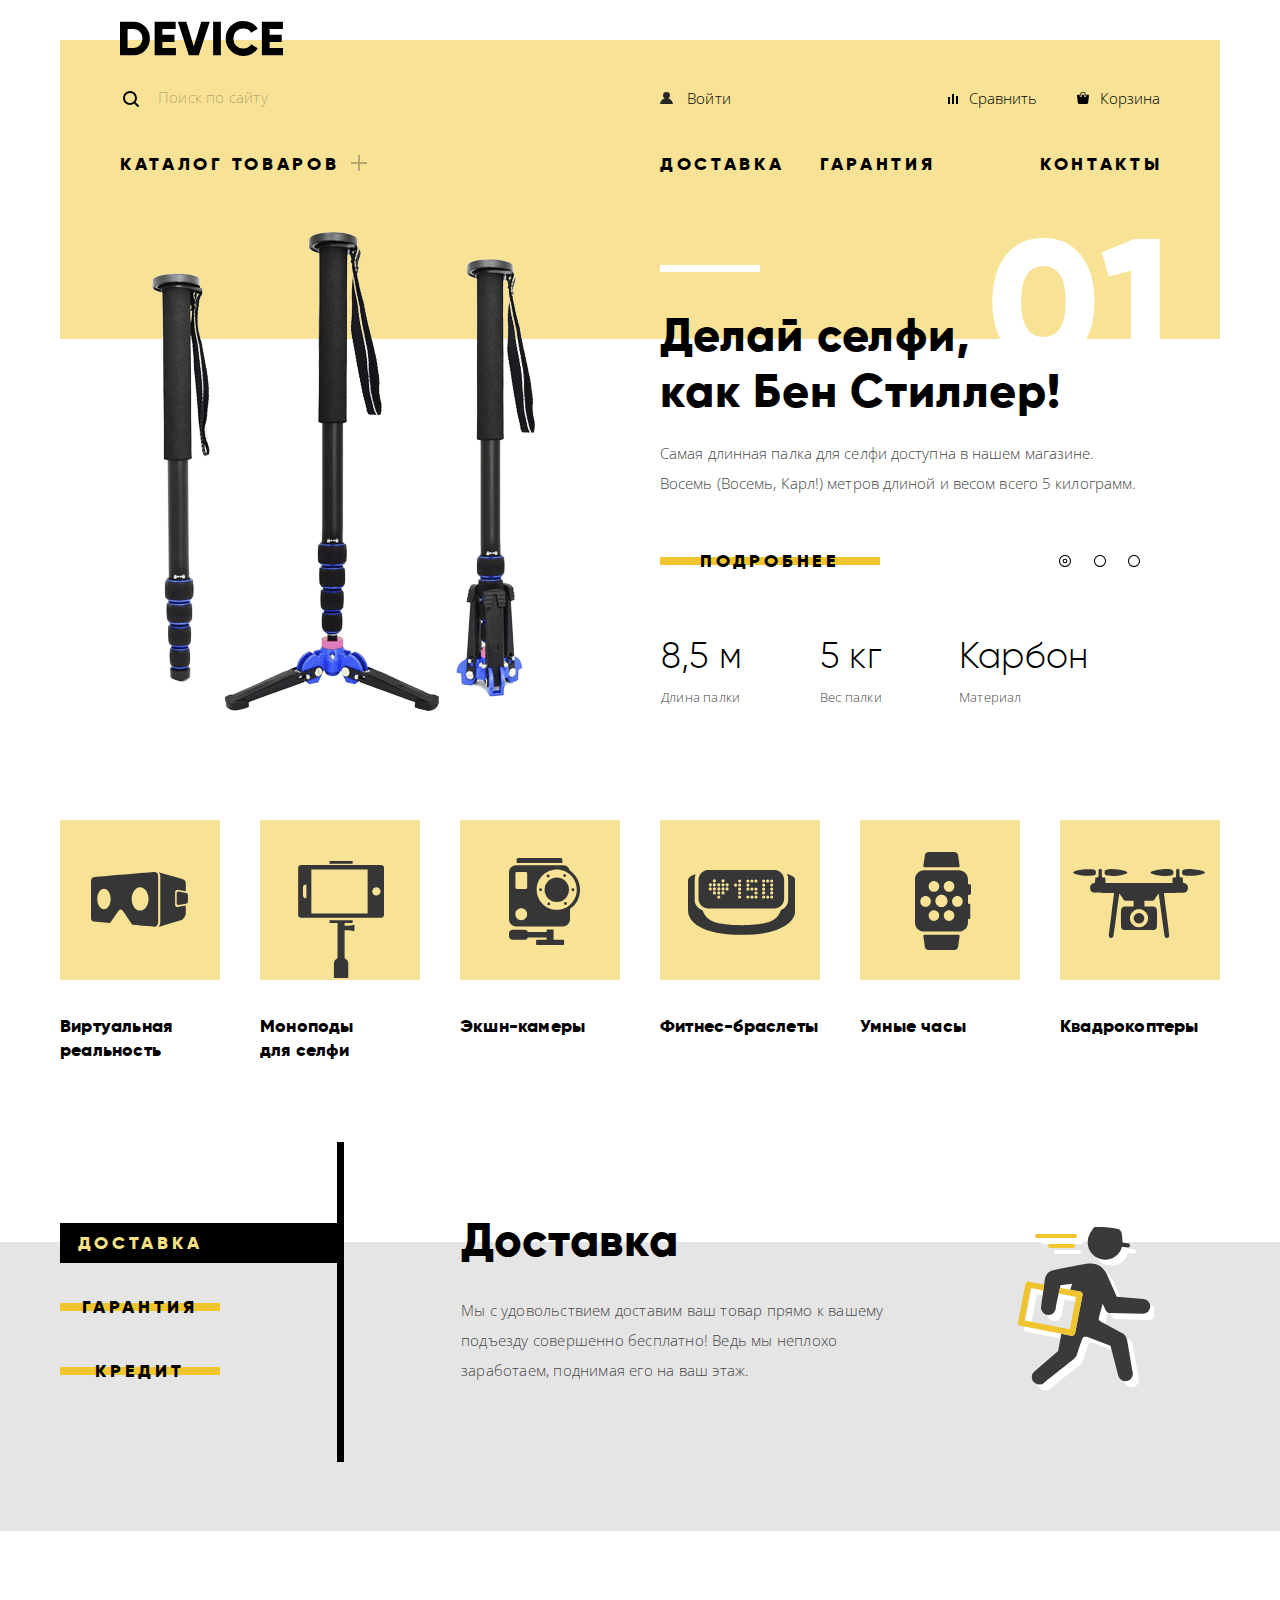
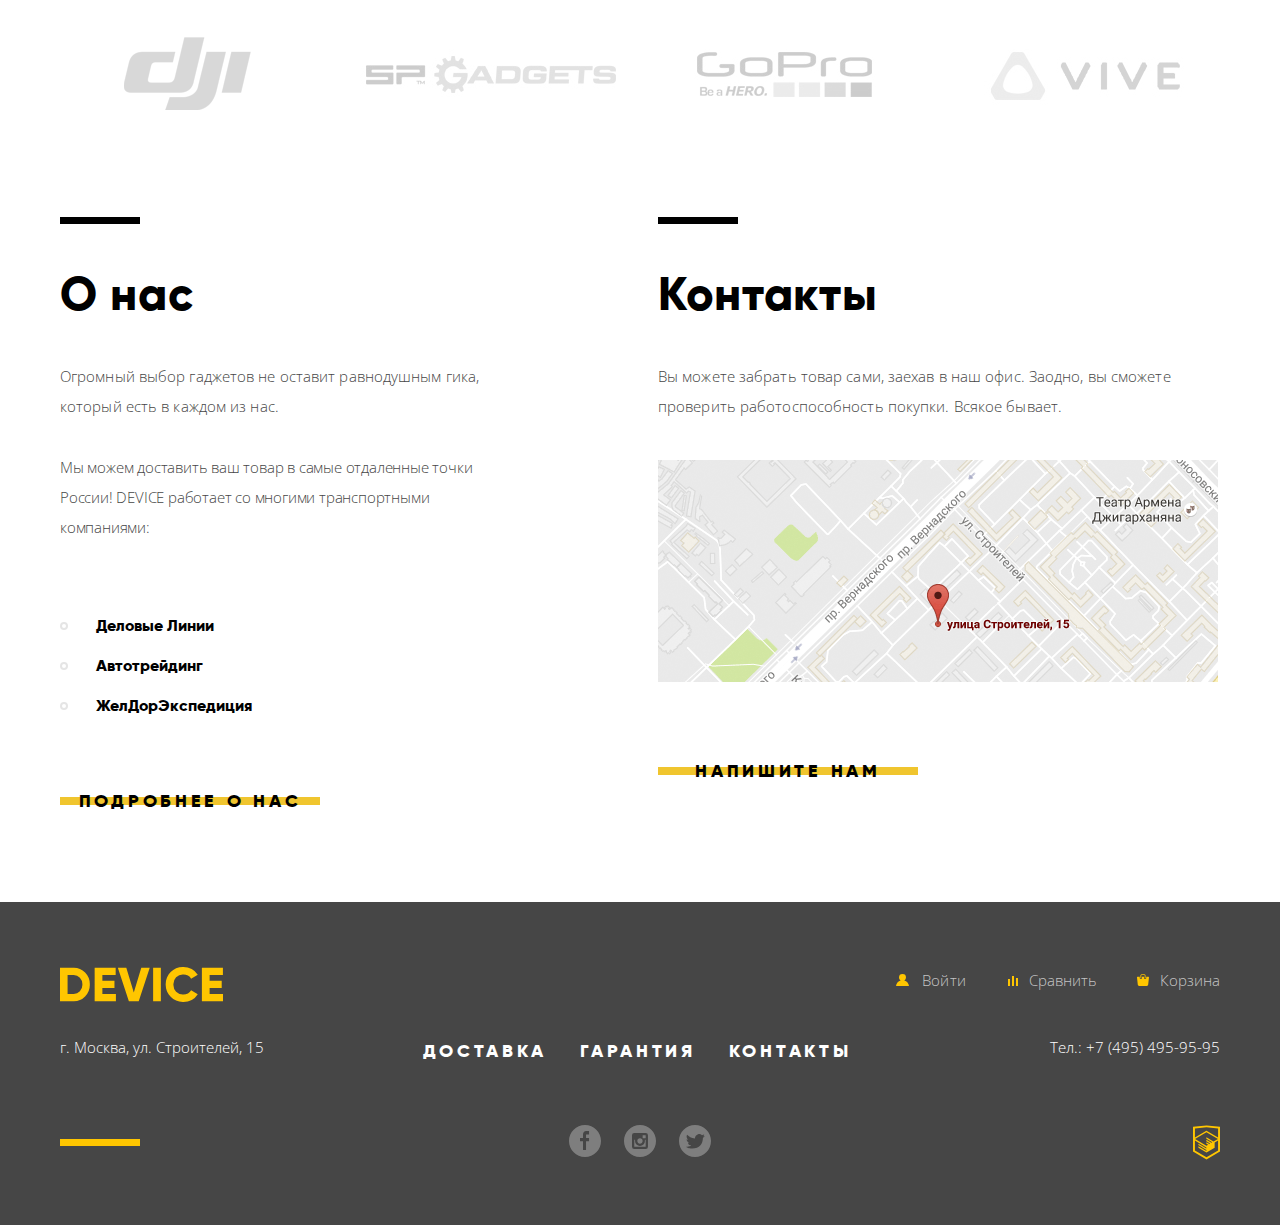
==== commit 66f95a9f: "Исправляет правую колонку первой строки header'a и footer'а" ====
--- a/index.html
+++ b/index.html
@@ -10,11 +10,9 @@
   <body>
     <header class="main-header container">
       <div class="background-wrapper">
-        <nav class="main-index-navigation">
-          <a class="header-logo header-logo-index">
-            <img src="img/logo-device.svg" width="163" height="35" alt="Логотип интернет-магазина «Девайс»">
-          </a>
-        </nav>
+        <a class="header-logo header-logo-index">
+          <img src="img/logo-device.svg" width="163" height="35" alt="Логотип интернет-магазина «Девайс»">
+        </a>
 
         <div class="header-row header-first-row">
           <form class="site-search" action="https://echo.htmlacademy.ru" method="get">
@@ -23,15 +21,11 @@
             <button class="search-button" type="submit" name="site-search-button"><span>Найти</span></button>
           </form>
 
-          <div class="header-right-column">
-            <div class="header-user-account">
-              <a class="user-login" href="#">Войти</a>
-            </div>
-            <ul class="header-shoping-functions">
-              <li class="compare-function-item"><a class="compare-link" href="#">Сравнить</a></li>
-              <li class="shoping-function-item"><a class="cart-link" href="#">Корзина</a></li>
-            </ul>
-          </div>
+          <ul class="header-shoping-functions">
+            <li class="login-function-item"><a class="login-link" href="#">Войти</a></li>
+            <li class="compare-function-item"><a class="compare-link" href="#">Сравнить</a></li>
+            <li class="cart-function-item"><a class="cart-link" href="#">Корзина</a></li>
+          </ul>
         </div>
 
         <div class="header-row header-second-row">
@@ -263,19 +257,17 @@
             <img src="img/logo-device-orange.svg" width="163" height="35" alt="Логотип интернет-магазина «Девайс»">
           </a>
 
-          <div class="footer-first-row-right-column">
-            <div class="footer-user-account">
-              <a class="user-login" href="#">Войти</a>
-            </div>
-            <ul class="footer-shoping-functions">
-              <li class="compare-function-item">
-                <a class="compare-link" href="#">Сравнить</a>
-              </li>
-              <li class="shoping-function-item">
-                <a class="cart-link" href="#">Корзина</a>
-              </li>
-            </ul>
-          </div>
+          <ul class="footer-shoping-functions">
+            <li class="login-function-item">
+              <a class="login-link" href="#">Войти</a>
+            </li>
+            <li class="compare-function-item">
+              <a class="compare-link" href="#">Сравнить</a>
+            </li>
+            <li class="cart-function-item">
+              <a class="cart-link" href="#">Корзина</a>
+            </li>
+          </ul>
         </div>
 
         <div class="footer-row footer-second-row">
--- a/css/style.css
+++ b/css/style.css
@@ -147,15 +147,12 @@
 }
 
 /* Логотип */
-.main-index-navigation {
-  margin-bottom: 19px;
-}
-
 .main-header .header-logo {
   display: block;
   width: 163px;
   height: 35px;
   margin-left: 60px;
+  margin-bottom: 19px;
 }
 
 .header-logo img {
@@ -208,10 +205,6 @@
   width: 500px;
 }
 
-.header-first-row .header-right-column {
-  margin-top: 8px;
-}
-
 /* 1-я строка - Форма поиска */
 .site-search {
   position: relative;
@@ -378,35 +371,56 @@
 }
 
 /* 1-я строка - Правая колонка */
-.header-user-account {
+.header-first-row .header-shoping-functions {
   display: -webkit-box;
   display: -ms-flexbox;
   display: flex;
   -ms-flex-wrap: wrap;
       flex-wrap: wrap;
-  width: 260px;
-}
-
-.header-user-account a:nth-child(2n-1) {
+  width: 500px;
+  margin-top: 8px;
+}
+
+.header-shoping-functions li {
+  margin-right: 35px;
+}
+
+.header-shoping-functions li:nth-child(4n),
+.header-shoping-functions li:last-child {
+  margin-right: 0;
+}
+
+.header-shoping-functions .login-function-item {
+  margin-right: 210px;
+}
+
+.header-shoping-functions .profile-function-item {
   margin-right: 20px;
+}
+
+.header-shoping-functions .logout-function-item {
+  margin-right: 57px;
+}
+
+.login-link,
+.profile-link,
+.compare-link,
+.cart-link {
+  position: relative;
+
+  display: block;
+  padding-left: 28px;
+}
+
+.login-link,
+.profile-link {
   padding-left: 27px;
 
   letter-spacing: 0.2px;
 }
 
-.user-login,
-.user-profile {
-  position: relative;
-
-  display: block;
-  margin-right: 20px;
-  padding-left: 27px;
-
-  letter-spacing: 0.2px;
-}
-
-.user-login::before,
-.user-profile::before {
+.login-link::before,
+.profile-link::before {
   content: "";
   position: absolute;
   top: 9px;
@@ -420,57 +434,29 @@
   background-position: 0 0;
 }
 
-.user-login:hover::before,
-.user-login:focus::before,
-.user-profile:hover::before,
-.user-profile:focus::before {
+.login-link:hover::before,
+.login-link:focus::before,
+.profile-link:hover::before,
+.profile-link:focus::before {
   opacity: 0.6;
 }
 
-.user-login:active::before,
-.user-profile:active::before {
+.login-link:active::before,
+.profile-link:active::before {
   opacity: 0.3;
 }
 
-.header-user-account .user-logout {
+.header-shoping-functions .logout-link {
   color: rgba(0, 0, 0, 0.3);
 }
 
-.header-user-account .user-logout:hover,
-.header-user-account .user-logout:focus {
+.header-shoping-functions .logout-link:hover,
+.header-shoping-functions .logout-link:focus {
   color: rgba(0, 0, 0, 1);
 }
 
-.header-user-account .user-logout:active {
+.header-shoping-functions .logout-link:active {
   color: rgba(0, 0, 0, 0.5);
-}
-
-.header-shoping-functions {
-  display: -webkit-box;
-  display: -ms-flexbox;
-  display: flex;
-  -webkit-box-pack: justify;
-      -ms-flex-pack: justify;
-          justify-content: space-between;
-  -ms-flex-wrap: wrap;
-      flex-wrap: wrap;
-  width: 220px;
-}
-
-.header-shoping-functions li:nth-child(2n) {
-  margin-right: 0;
-}
-
-.compare-function-item {
-  margin-right: 31px;
-}
-
-.compare-function-item a,
-.shoping-function-item a {
-  position: relative;
-
-  display: block;
-  padding-left: 28px;
 }
 
 .compare-link::before {
@@ -2250,17 +2236,7 @@
 }
 
 /* Первая строка - Правая колонка*/
-.footer-first-row-right-column {
-  display: -webkit-box;
-  display: -ms-flexbox;
-  display: flex;
-  -webkit-box-pack: end;
-      -ms-flex-pack: end;
-          justify-content: flex-end;
-  width: 800px;
-}
-
-.footer-user-account {
+.footer-shoping-functions {
   display: -webkit-box;
   display: -ms-flexbox;
   display: flex;
@@ -2269,15 +2245,23 @@
           justify-content: flex-end;
   -ms-flex-wrap: wrap;
       flex-wrap: wrap;
-  width: 575px;
-}
-
-.footer-user-account a {
+  width: 800px;
+}
+
+.footer-shoping-functions li {
   margin-right: 35px;
-  padding-left: 28px;
-}
-
-.footer-user-account .user-login::before {
+}
+
+.footer-shoping-functions li:nth-child(6n),
+.footer-shoping-functions li:last-child {
+  margin-right: 0;
+}
+
+.footer-shoping-functions .profile-function-item{
+  margin-right: 20px;
+}
+
+.footer-shoping-functions .login-link::before {
   left: 1px;
 
   background-image: url("../img/icon-general-user-orange.svg");
@@ -2285,11 +2269,7 @@
   background-position: 0 0;
 }
 
-.footer-user-account .user-profile {
-  margin-right: 18px;
-}
-
-.footer-user-account .user-profile::before {
+.footer-shoping-functions .profile-link::before {
   left: 1px;
 
   background-image: url("../img/icon-general-user-orange.svg");
@@ -2297,35 +2277,19 @@
   background-position: 0 0;
 }
 
-.footer-user-account .user-logout {
+.footer-shoping-functions .logout-link {
   padding-left: 0;
 
   color: rgba(255, 255, 255, 0.3);
 }
 
-.footer-user-account .user-logout:hover,
-.footer-user-account .user-logout:focus {
+.footer-shoping-functions .logout-link:hover,
+.footer-shoping-functions .logout-link:focus {
   color: rgba(255, 255, 255, 1);
 }
 
-.footer-user-account .user-logout:active {
+.footer-shoping-functions .logout-link:active {
   color: rgba(255, 255, 255, 0.5);
-}
-
-.footer-shoping-functions {
-  display: -webkit-box;
-  display: -ms-flexbox;
-  display: flex;
-  -webkit-box-pack: justify;
-      -ms-flex-pack: justify;
-          justify-content: space-between;
-  -ms-flex-wrap: wrap;
-      flex-wrap: wrap;
-  width: 220px;
-}
-
-.footer-shoping-functions li:nth-child(2n) {
-  margin-right: 0;
 }
 
 .footer-shoping-functions .compare-link::before {
